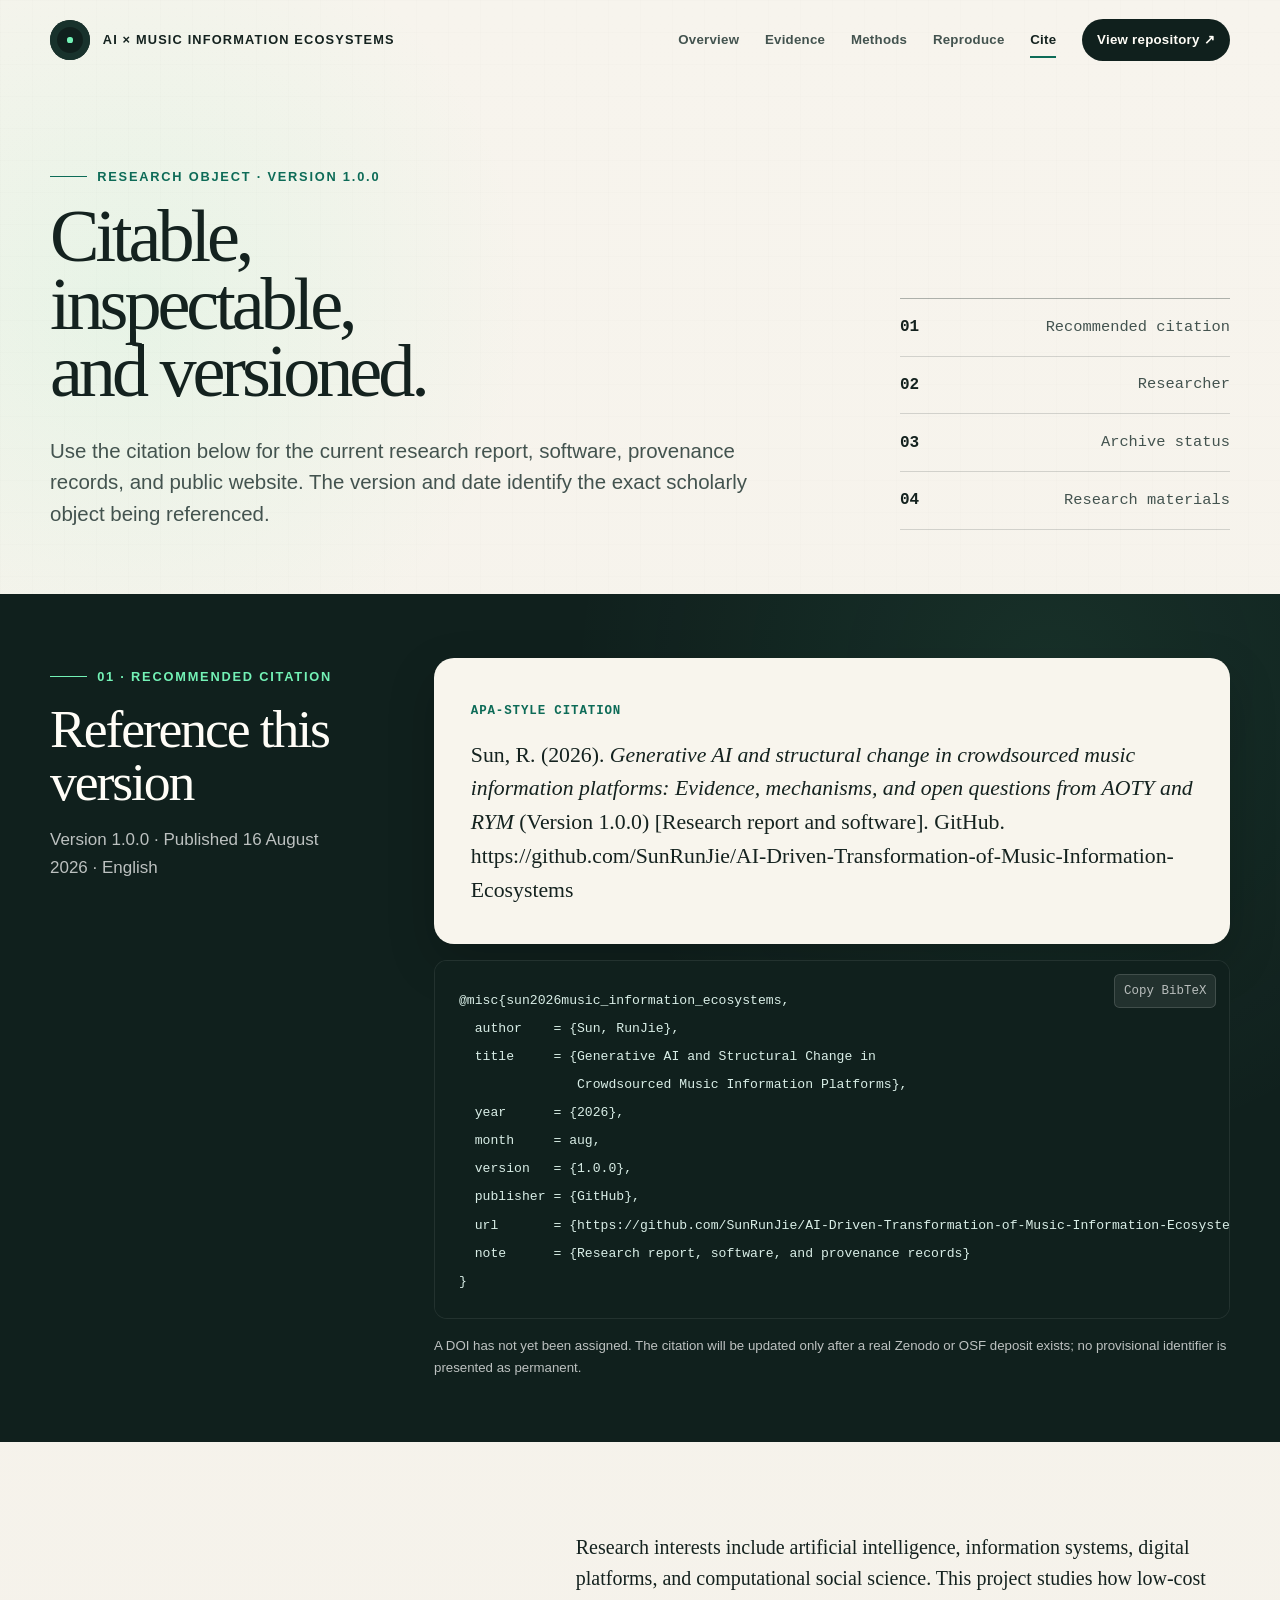
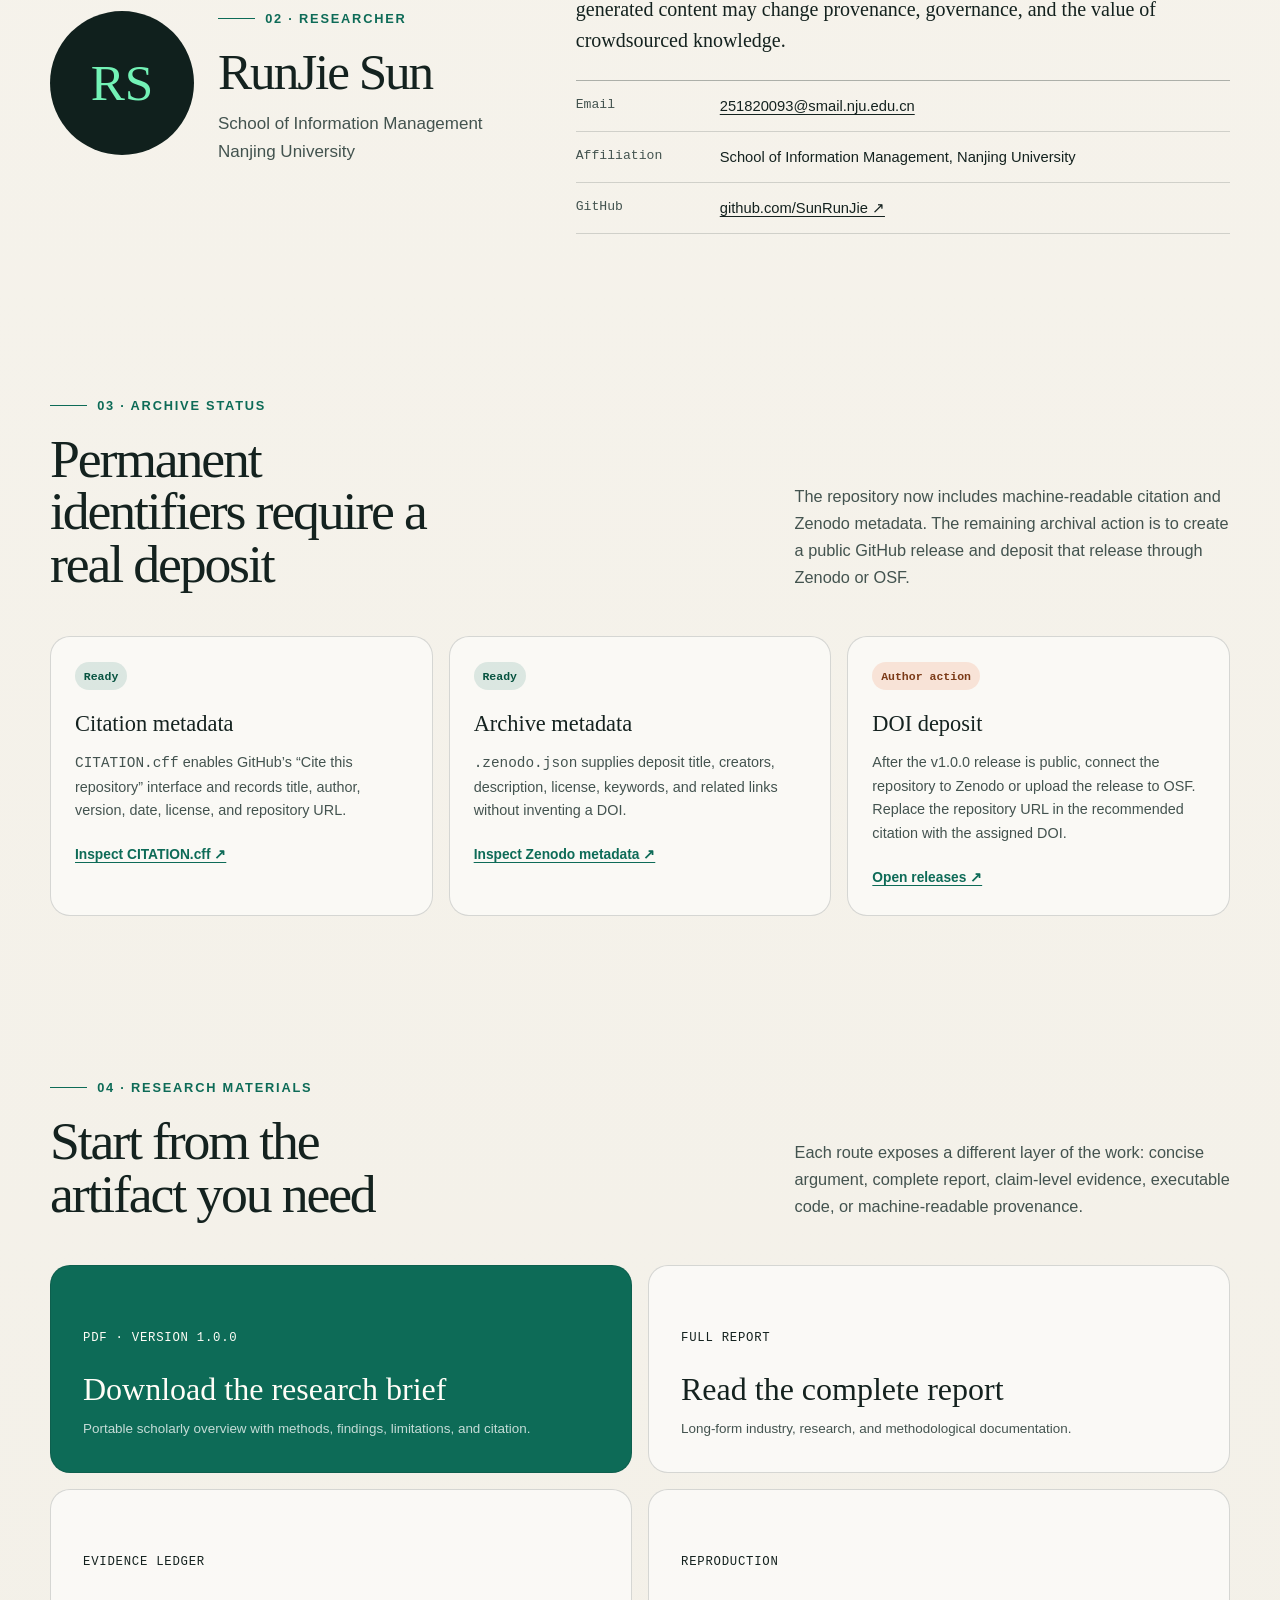
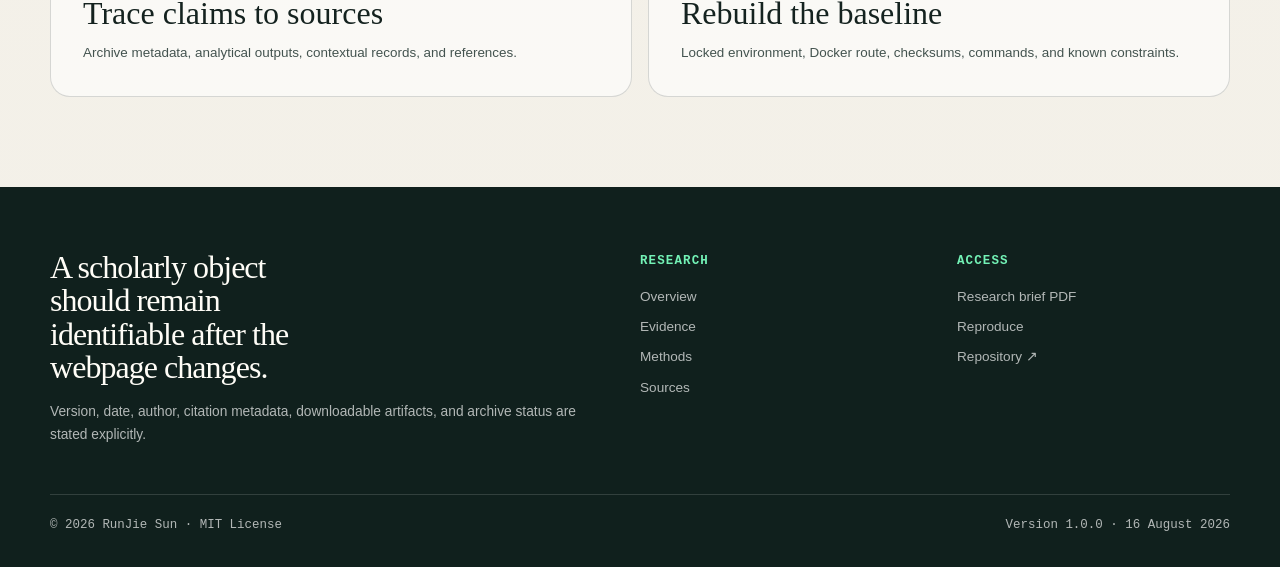
==== website/cite.html @ 2b3f56da "add more research pages" ====
<!doctype html>
<html lang="en">
<head>
  <meta charset="utf-8">
  <meta name="viewport" content="width=device-width, initial-scale=1">
  <meta name="theme-color" content="#10201d">
  <meta name="description" content="Citation, version, author, archival status, and downloadable research materials for the Music Information Ecosystems study.">
  <link rel="canonical" href="https://sunrunjie.github.io/AI-Driven-Transformation-of-Music-Information-Ecosystems/cite.html">
  <meta property="og:type" content="article">
  <meta property="og:title" content="Cite and access — AI × Music Information Ecosystems">
  <meta property="og:description" content="Recommended citation, BibTeX, versioned materials, author identity, and archival status.">
  <meta property="og:url" content="https://sunrunjie.github.io/AI-Driven-Transformation-of-Music-Information-Ecosystems/cite.html">
  <meta property="og:image" content="https://sunrunjie.github.io/AI-Driven-Transformation-of-Music-Information-Ecosystems/assets/og.png">
  <title>Cite and access — AI × Music Information Ecosystems</title>
  <link rel="stylesheet" href="styles.css?v=5">
  <script src="script.js" defer></script>
</head>
<body>
  <a class="skip-link" href="#main">Skip to main content</a>
  <header class="site-header">
    <nav class="container nav-shell" aria-label="Primary navigation">
      <a class="brand" href="index.html" aria-label="Research home"><span class="brand-mark" aria-hidden="true"></span><span class="brand-text">AI × Music Information Ecosystems</span></a>
      <button class="menu-toggle" type="button" aria-label="Toggle navigation" aria-expanded="false"><span></span></button>
      <div class="nav-links"><a href="index.html">Overview</a><a href="evidence.html">Evidence</a><a href="methods.html">Methods</a><a href="reproducibility.html">Reproduce</a><a href="cite.html" aria-current="page">Cite</a><a class="repo-link" href="https://github.com/SunRunJie/AI-Driven-Transformation-of-Music-Information-Ecosystems">View repository ↗</a></div>
    </nav>
  </header>

  <main id="main">
    <section class="page-hero">
      <div class="container page-hero-grid">
        <div><p class="eyebrow">Research object · Version 1.0.0</p><h1 class="page-title">Citable, inspectable, and versioned.</h1><p class="lede">Use the citation below for the current research report, software, provenance records, and public website. The version and date identify the exact scholarly object being referenced.</p></div>
        <div class="page-index" aria-label="Page contents"><div><strong>01</strong><span>Recommended citation</span></div><div><strong>02</strong><span>Researcher</span></div><div><strong>03</strong><span>Archive status</span></div><div><strong>04</strong><span>Research materials</span></div></div>
      </div>
    </section>

    <section class="section-dark section-tight" id="citation">
      <div class="container citation-layout">
        <div class="citation-heading"><p class="eyebrow">01 · Recommended citation</p><h2 class="section-title">Reference this version</h2><p>Version 1.0.0 · Published 16 August 2026 · English</p></div>
        <div>
          <div class="citation-card">
            <span class="record-label">APA-style citation</span>
            <p class="citation-text">Sun, R. (2026). <em>Generative AI and structural change in crowdsourced music information platforms: Evidence, mechanisms, and open questions from AOTY and RYM</em> (Version 1.0.0) [Research report and software]. GitHub. https://github.com/SunRunJie/AI-Driven-Transformation-of-Music-Information-Ecosystems</p>
          </div>
          <div class="code-block citation-code"><button class="copy-button" type="button">Copy BibTeX</button><code>@misc{sun2026music_information_ecosystems,
  author    = {Sun, RunJie},
  title     = {Generative AI and Structural Change in
               Crowdsourced Music Information Platforms},
  year      = {2026},
  month     = aug,
  version   = {1.0.0},
  publisher = {GitHub},
  url       = {https://github.com/SunRunJie/AI-Driven-Transformation-of-Music-Information-Ecosystems},
  note      = {Research report, software, and provenance records}
}</code></div>
          <p class="micro-note">A DOI has not yet been assigned. The citation will be updated only after a real Zenodo or OSF deposit exists; no provisional identifier is presented as permanent.</p>
        </div>
      </div>
    </section>

    <section class="section" id="researcher">
      <div class="container profile-grid">
        <div class="profile-card reveal">
          <span class="profile-monogram" aria-hidden="true">RS</span>
          <div><p class="eyebrow">02 · Researcher</p><h2>RunJie Sun</h2><p class="profile-role">School of Information Management<br>Nanjing University</p></div>
        </div>
        <div class="profile-copy reveal">
          <p class="profile-statement">Research interests include artificial intelligence, information systems, digital platforms, and computational social science. This project studies how low-cost generated content may change provenance, governance, and the value of crowdsourced knowledge.</p>
          <dl class="identity-list">
            <div><dt>Email</dt><dd><a href="mailto:251820093@smail.nju.edu.cn">251820093@smail.nju.edu.cn</a></dd></div>
            <div><dt>Affiliation</dt><dd>School of Information Management, Nanjing University</dd></div>
            <div><dt>GitHub</dt><dd><a href="https://github.com/SunRunJie">github.com/SunRunJie ↗</a></dd></div>
          </dl>
        </div>
      </div>
    </section>

    <section class="section-tight" id="archive">
      <div class="container">
        <div class="section-header reveal"><div><p class="eyebrow">03 · Archive status</p><h2 class="section-title">Permanent identifiers require a real deposit</h2></div><p class="section-copy">The repository now includes machine-readable citation and Zenodo metadata. The remaining archival action is to create a public GitHub release and deposit that release through Zenodo or OSF.</p></div>
        <div class="archive-grid reveal">
          <article class="archive-card"><span class="status-pill status-ready">Ready</span><h3>Citation metadata</h3><p><code>CITATION.cff</code> enables GitHub’s “Cite this repository” interface and records title, author, version, date, license, and repository URL.</p><a href="https://github.com/SunRunJie/AI-Driven-Transformation-of-Music-Information-Ecosystems/blob/main/CITATION.cff">Inspect CITATION.cff ↗</a></article>
          <article class="archive-card"><span class="status-pill status-ready">Ready</span><h3>Archive metadata</h3><p><code>.zenodo.json</code> supplies deposit title, creators, description, license, keywords, and related links without inventing a DOI.</p><a href="https://github.com/SunRunJie/AI-Driven-Transformation-of-Music-Information-Ecosystems/blob/main/.zenodo.json">Inspect Zenodo metadata ↗</a></article>
          <article class="archive-card"><span class="status-pill status-action">Author action</span><h3>DOI deposit</h3><p>After the v1.0.0 release is public, connect the repository to Zenodo or upload the release to OSF. Replace the repository URL in the recommended citation with the assigned DOI.</p><a href="https://github.com/SunRunJie/AI-Driven-Transformation-of-Music-Information-Ecosystems/releases">Open releases ↗</a></article>
        </div>
      </div>
    </section>

    <section class="section" id="materials">
      <div class="container">
        <div class="section-header reveal"><div><p class="eyebrow">04 · Research materials</p><h2 class="section-title">Start from the artifact you need</h2></div><p class="section-copy">Each route exposes a different layer of the work: concise argument, complete report, claim-level evidence, executable code, or machine-readable provenance.</p></div>
        <div class="material-grid reveal">
          <a class="material-link featured" href="assets/research-brief-v1.0.0.pdf"><span>PDF · Version 1.0.0</span><strong>Download the research brief</strong><small>Portable scholarly overview with methods, findings, limitations, and citation.</small></a>
          <a class="material-link" href="https://github.com/SunRunJie/AI-Driven-Transformation-of-Music-Information-Ecosystems/blob/main/docs/Research_Report.md"><span>Full report</span><strong>Read the complete report</strong><small>Long-form industry, research, and methodological documentation.</small></a>
          <a class="material-link" href="sources.html"><span>Evidence ledger</span><strong>Trace claims to sources</strong><small>Archive metadata, analytical outputs, contextual records, and references.</small></a>
          <a class="material-link" href="reproducibility.html"><span>Reproduction</span><strong>Rebuild the baseline</strong><small>Locked environment, Docker route, checksums, commands, and known constraints.</small></a>
        </div>
      </div>
    </section>
  </main>

  <footer class="site-footer"><div class="container"><div class="footer-grid"><div><h2 class="footer-title">A scholarly object should remain identifiable after the webpage changes.</h2><p class="footer-copy">Version, date, author, citation metadata, downloadable artifacts, and archive status are stated explicitly.</p></div><div class="footer-nav"><strong>Research</strong><a href="index.html">Overview</a><a href="evidence.html">Evidence</a><a href="methods.html">Methods</a><a href="sources.html">Sources</a></div><div class="footer-nav"><strong>Access</strong><a href="assets/research-brief-v1.0.0.pdf">Research brief PDF</a><a href="reproducibility.html">Reproduce</a><a href="https://github.com/SunRunJie/AI-Driven-Transformation-of-Music-Information-Ecosystems">Repository ↗</a></div></div><div class="footer-bottom"><span>© <span data-year>2026</span> RunJie Sun · MIT License</span><span>Version 1.0.0 · 16 August 2026</span></div></div></footer>
</body>
</html>
---- website/styles.css ----
:root {
  --ink: #14221f;
  --ink-soft: #43534f;
  --paper: #f3f0e8;
  --paper-deep: #e7e2d6;
  --surface: rgba(255, 255, 255, 0.62);
  --line: rgba(20, 34, 31, 0.16);
  --line-strong: rgba(20, 34, 31, 0.32);
  --green: #0d6b57;
  --green-bright: #73f2b6;
  --orange: #ec6f3b;
  --blue: #2f69d9;
  --plum: #8b4d7d;
  --dark: #10201d;
  --dark-soft: #19312c;
  --white: #fffdf7;
  --serif: Georgia, "Times New Roman", Times, serif;
  --sans: Inter, "Segoe UI", Helvetica, Arial, sans-serif;
  --mono: "SFMono-Regular", Consolas, "Liberation Mono", monospace;
  --shadow: 0 24px 70px rgba(20, 34, 31, 0.12);
  --radius: 1.25rem;
  --page: min(1180px, calc(100vw - 40px));
}

* {
  box-sizing: border-box;
}

html {
  scroll-behavior: smooth;
  scroll-padding-top: 7rem;
}

body {
  margin: 0;
  color: var(--ink);
  background:
    radial-gradient(circle at 10% 8%, rgba(115, 242, 182, 0.12), transparent 25rem),
    linear-gradient(180deg, #f7f4ed 0%, var(--paper) 100%);
  font-family: var(--sans);
  font-size: 17px;
  line-height: 1.65;
  text-rendering: optimizeLegibility;
  -webkit-font-smoothing: antialiased;
}

body::before {
  position: fixed;
  inset: 0;
  z-index: -1;
  pointer-events: none;
  content: "";
  opacity: 0.36;
  background-image: linear-gradient(rgba(20, 34, 31, 0.025) 1px, transparent 1px),
    linear-gradient(90deg, rgba(20, 34, 31, 0.025) 1px, transparent 1px);
  background-size: 32px 32px;
}

::selection {
  color: var(--white);
  background: var(--green);
}

a {
  color: inherit;
  text-decoration-thickness: 1px;
  text-underline-offset: 0.2em;
}

img {
  display: block;
  max-width: 100%;
}

button,
input {
  font: inherit;
}

.skip-link {
  position: fixed;
  top: 0.75rem;
  left: 0.75rem;
  z-index: 100;
  padding: 0.75rem 1rem;
  color: var(--white);
  background: var(--dark);
  border-radius: 0.4rem;
  transform: translateY(-160%);
  transition: transform 160ms ease;
}

.skip-link:focus {
  transform: translateY(0);
}

.container {
  width: var(--page);
  margin-inline: auto;
}

.site-header {
  position: sticky;
  top: 0;
  z-index: 40;
  border-bottom: 1px solid transparent;
  transition: background 180ms ease, border-color 180ms ease, backdrop-filter 180ms ease;
}

.site-header.is-scrolled {
  background: rgba(247, 244, 237, 0.87);
  border-color: var(--line);
  backdrop-filter: blur(18px);
}

.nav-shell {
  display: flex;
  min-height: 80px;
  align-items: center;
  justify-content: space-between;
  gap: 2rem;
}

.brand {
  display: inline-flex;
  align-items: center;
  gap: 0.8rem;
  font-size: 0.8rem;
  font-weight: 760;
  letter-spacing: 0.09em;
  line-height: 1.2;
  text-decoration: none;
  text-transform: uppercase;
}

.brand-mark {
  display: grid;
  width: 2.5rem;
  height: 2.5rem;
  flex: none;
  place-items: center;
  color: var(--green-bright);
  background: var(--dark);
  border-radius: 50%;
  box-shadow: inset 0 0 0 7px #18322c;
}

.brand-mark::after {
  width: 0.32rem;
  height: 0.32rem;
  content: "";
  background: currentColor;
  border-radius: 50%;
}

.nav-links {
  display: flex;
  align-items: center;
  gap: 1.6rem;
}

.nav-links a {
  position: relative;
  padding: 0.45rem 0;
  color: var(--ink-soft);
  font-size: 0.83rem;
  font-weight: 650;
  letter-spacing: 0.02em;
  text-decoration: none;
}

.nav-links a::after {
  position: absolute;
  right: 0;
  bottom: 0;
  left: 0;
  height: 2px;
  content: "";
  background: var(--green);
  transform: scaleX(0);
  transform-origin: right;
  transition: transform 180ms ease;
}

.nav-links a:hover::after,
.nav-links a[aria-current="page"]::after {
  transform: scaleX(1);
  transform-origin: left;
}

.nav-links a[aria-current="page"] {
  color: var(--ink);
}

.nav-links .repo-link {
  padding: 0.65rem 0.95rem;
  color: var(--white);
  background: var(--dark);
  border-radius: 999px;
}

.nav-links .repo-link::after {
  display: none;
}

.menu-toggle {
  display: none;
  width: 2.75rem;
  height: 2.75rem;
  padding: 0;
  color: var(--ink);
  background: transparent;
  border: 1px solid var(--line-strong);
  border-radius: 50%;
}

.menu-toggle span,
.menu-toggle::before,
.menu-toggle::after {
  display: block;
  width: 1.1rem;
  height: 1px;
  margin: 4px auto;
  content: "";
  background: currentColor;
}

.eyebrow {
  display: inline-flex;
  align-items: center;
  gap: 0.65rem;
  margin: 0 0 1.2rem;
  color: var(--green);
  font-size: 0.8rem;
  font-weight: 800;
  letter-spacing: 0.14em;
  line-height: 1.2;
  text-transform: uppercase;
}

.eyebrow::before {
  width: 2.3rem;
  height: 1px;
  content: "";
  background: currentColor;
}

.display-title {
  max-width: 13ch;
  margin: 0;
  font-family: var(--serif);
  font-size: clamp(3rem, 6vw, 6.2rem);
  font-weight: 500;
  letter-spacing: -0.055em;
  line-height: 0.91;
}

.display-title em {
  color: var(--green);
  font-weight: 500;
}

.lede {
  max-width: 44rem;
  margin: 1.8rem 0 0;
  color: var(--ink-soft);
  font-size: clamp(1.05rem, 1.8vw, 1.28rem);
  line-height: 1.55;
}

.hero {
  min-height: calc(100vh - 80px);
  padding: clamp(3rem, 5.5vw, 5.75rem) 0 3.25rem;
}

.hero-grid {
  display: grid;
  grid-template-columns: minmax(0, 1.28fr) minmax(290px, 0.72fr);
  align-items: end;
  gap: clamp(2.5rem, 5vw, 5.5rem);
}

.hero-actions {
  display: flex;
  flex-wrap: wrap;
  gap: 0.8rem;
  margin-top: 2.1rem;
}

.button {
  display: inline-flex;
  min-height: 3rem;
  align-items: center;
  justify-content: center;
  gap: 0.65rem;
  padding: 0.78rem 1.1rem;
  font-size: 0.84rem;
  font-weight: 760;
  letter-spacing: 0.02em;
  text-decoration: none;
  border: 1px solid var(--dark);
  border-radius: 999px;
  transition: transform 160ms ease, box-shadow 160ms ease, background 160ms ease;
}

.button:hover {
  transform: translateY(-2px);
}

.button-primary {
  color: var(--white);
  background: var(--dark);
  box-shadow: 0 12px 28px rgba(16, 32, 29, 0.18);
}

.button-secondary {
  background: rgba(255, 255, 255, 0.35);
}

.button .arrow {
  font-size: 1.05rem;
  line-height: 1;
}

.hero-aside {
  position: relative;
  padding: 1.5rem;
  color: var(--white);
  background: var(--dark);
  border-radius: 12rem 12rem var(--radius) var(--radius);
  box-shadow: var(--shadow);
  overflow: hidden;
}

.hero-aside::before {
  display: block;
  width: 78%;
  aspect-ratio: 1;
  margin: 0 auto 1.5rem;
  content: "";
  background:
    radial-gradient(circle, var(--green-bright) 0 3%, transparent 3.5%),
    repeating-radial-gradient(circle, #18322c 0 8px, #25453e 9px 10px, #18322c 11px 21px);
  border: 1px solid rgba(255, 255, 255, 0.15);
  border-radius: 50%;
}

.hero-aside h2 {
  margin: 0;
  font-family: var(--serif);
  font-size: 1.45rem;
  font-weight: 500;
  line-height: 1.2;
}

.hero-aside p {
  margin: 0.9rem 0 0;
  color: rgba(255, 255, 255, 0.68);
  font-size: 0.92rem;
  line-height: 1.55;
}

.hero-meta {
  display: grid;
  grid-template-columns: 1fr 1fr;
  gap: 1px;
  margin-top: 1.4rem;
  background: rgba(255, 255, 255, 0.14);
  border: 1px solid rgba(255, 255, 255, 0.14);
}

.hero-meta div {
  padding: 0.85rem;
  background: var(--dark);
}

.hero-meta strong,
.hero-meta span {
  display: block;
}

.hero-meta strong {
  color: var(--green-bright);
  font-family: var(--mono);
  font-size: 0.92rem;
}

.hero-meta span {
  margin-top: 0.2rem;
  color: rgba(255, 255, 255, 0.56);
  font-size: 0.78rem;
  letter-spacing: 0.08em;
  text-transform: uppercase;
}

.ticker {
  border-top: 1px solid var(--line);
  border-bottom: 1px solid var(--line);
  overflow: hidden;
}

.ticker-track {
  display: flex;
  width: max-content;
  animation: ticker 32s linear infinite;
}

.ticker-group {
  display: flex;
  align-items: center;
  flex: none;
}

.ticker-item {
  display: flex;
  align-items: center;
  gap: 1.2rem;
  padding: 1rem 2rem;
  color: var(--ink-soft);
  font-family: var(--mono);
  font-size: 0.78rem;
  letter-spacing: 0.07em;
  text-transform: uppercase;
}

.ticker-item::after {
  width: 0.4rem;
  height: 0.4rem;
  content: "";
  background: var(--orange);
  border-radius: 50%;
}

@keyframes ticker {
  to { transform: translateX(-50%); }
}

.section {
  padding: clamp(4.5rem, 7vw, 6.5rem) 0;
}

.section-tight {
  padding: clamp(3.25rem, 5vw, 4.75rem) 0;
}

.section-dark {
  color: var(--white);
  background:
    radial-gradient(circle at 82% 10%, rgba(115, 242, 182, 0.08), transparent 30rem),
    var(--dark);
}

.section-dark .eyebrow {
  color: var(--green-bright);
}

.section-dark .section-copy,
.section-dark .muted {
  color: rgba(255, 255, 255, 0.82);
}

.section-dark .section-title {
  color: var(--white);
}

.section-header {
  display: grid;
  grid-template-columns: minmax(0, 0.9fr) minmax(280px, 0.55fr);
  align-items: end;
  gap: 2rem;
  margin-bottom: clamp(2.25rem, 3.5vw, 3.4rem);
}

.section-title {
  max-width: 14ch;
  margin: 0;
  font-family: var(--serif);
  font-size: clamp(2.15rem, 4.2vw, 3.8rem);
  font-weight: 500;
  letter-spacing: -0.04em;
  line-height: 0.98;
}

.section-copy {
  max-width: 37rem;
  margin: 0;
  color: var(--ink-soft);
  font-size: 1.02rem;
}

.principle-grid {
  display: grid;
  grid-template-columns: 1.1fr 0.9fr;
  gap: 1px;
  background: var(--line);
  border: 1px solid var(--line);
}

.principle-main,
.principle-side {
  background: rgba(255, 255, 255, 0.4);
}

.principle-main {
  padding: clamp(2rem, 4vw, 3.5rem);
}

.principle-main blockquote {
  max-width: 22ch;
  margin: 0;
  font-family: var(--serif);
  font-size: clamp(1.9rem, 3.6vw, 3.35rem);
  letter-spacing: -0.04em;
  line-height: 1.03;
}

.principle-main blockquote em {
  color: var(--green);
  font-style: normal;
}

.principle-side {
  display: grid;
  grid-template-rows: repeat(4, 1fr);
}

.principle-link {
  display: grid;
  grid-template-columns: 2.8rem 1fr;
  gap: 0.8rem;
  padding: 1.1rem 1.3rem;
  border-bottom: 1px solid var(--line);
}

.principle-link:last-child {
  border-bottom: 0;
}

.principle-link b {
  color: var(--green);
  font-family: var(--mono);
  font-size: 0.96rem;
}

.principle-link strong,
.principle-link span {
  display: block;
}

.principle-link strong {
  font-size: 1.03rem;
}

.principle-link span {
  margin-top: 0.3rem;
  color: var(--ink-soft);
  font-size: 0.92rem;
}

.stat-grid {
  display: grid;
  grid-template-columns: repeat(4, 1fr);
  gap: 1px;
  background: rgba(255, 255, 255, 0.16);
  border: 1px solid rgba(255, 255, 255, 0.16);
}

.stat {
  min-height: 13rem;
  padding: 1.5rem;
  background: var(--dark);
}

.stat-index {
  color: rgba(255, 255, 255, 0.72);
  font-family: var(--mono);
  font-size: 0.88rem;
}

.stat-value {
  display: block;
  margin-top: 2.25rem;
  color: var(--green-bright);
  font-family: var(--serif);
  font-size: clamp(2.4rem, 4vw, 4.3rem);
  font-weight: 500;
  letter-spacing: -0.05em;
  line-height: 1;
}

.stat-label {
  display: block;
  margin-top: 1rem;
  color: rgba(255, 255, 255, 0.72);
  font-size: 0.9rem;
  line-height: 1.45;
}

.stat-note {
  display: block;
  margin-top: 0.45rem;
  color: rgba(255, 255, 255, 0.4);
  font-size: 0.78rem;
  line-height: 1.45;
}

.finding-stack {
  display: grid;
  gap: 1rem;
}

.finding-card {
  display: grid;
  grid-template-columns: 0.42fr 0.58fr;
  min-height: 23rem;
  background: rgba(255, 255, 255, 0.48);
  border: 1px solid var(--line);
  border-radius: var(--radius);
  box-shadow: 0 12px 40px rgba(20, 34, 31, 0.06);
  overflow: hidden;
}

.finding-copy {
  display: flex;
  flex-direction: column;
  justify-content: space-between;
  padding: clamp(1.7rem, 3.2vw, 2.8rem);
}

.finding-copy h3 {
  max-width: 13ch;
  margin: 0;
  font-family: var(--serif);
  font-size: clamp(1.9rem, 3.1vw, 2.8rem);
  font-weight: 500;
  letter-spacing: -0.035em;
  line-height: 1.02;
}

.finding-copy p {
  max-width: 34rem;
  margin: 1.2rem 0 0;
  color: var(--ink-soft);
  font-size: 0.96rem;
}

.finding-meta {
  display: flex;
  flex-wrap: wrap;
  gap: 0.6rem;
  margin-top: 2rem;
}

.evidence-tag {
  display: inline-flex;
  align-items: center;
  gap: 0.42rem;
  width: fit-content;
  padding: 0.38rem 0.62rem;
  font-family: var(--mono);
  font-size: 0.78rem;
  font-weight: 700;
  letter-spacing: 0.05em;
  line-height: 1.2;
  text-transform: uppercase;
  border: 1px solid currentColor;
  border-radius: 999px;
}

.evidence-tag::before {
  width: 0.42rem;
  height: 0.42rem;
  content: "";
  background: currentColor;
  border-radius: 50%;
}

.tag-observed { color: var(--green); }
.tag-controlled { color: var(--blue); }
.tag-synthetic { color: var(--orange); }
.tag-scenario { color: var(--plum); }

.finding-visual {
  position: relative;
  display: grid;
  min-width: 0;
  place-items: center;
  padding: 1rem;
  background: #e8e6df;
}

.finding-visual img {
  width: 100%;
  height: 100%;
  object-fit: contain;
  background: #fff;
}

.finding-visual figcaption {
  position: absolute;
  right: 1.5rem;
  bottom: 1.5rem;
  max-width: 24rem;
  padding: 0.55rem 0.75rem;
  color: rgba(255, 255, 255, 0.78);
  background: rgba(16, 32, 29, 0.88);
  font-size: 0.78rem;
  border-radius: 0.35rem;
}

.boundary {
  display: grid;
  grid-template-columns: 0.65fr 1.35fr;
  border-top: 1px solid var(--line-strong);
  border-bottom: 1px solid var(--line-strong);
}

.boundary-lead,
.boundary-list {
  padding: clamp(1.8rem, 3.5vw, 3rem);
}

.boundary-lead {
  color: var(--white);
  background: var(--orange);
}

.boundary-lead h2 {
  margin: 0;
  font-family: var(--serif);
  font-size: clamp(2.1rem, 3.5vw, 3.35rem);
  font-weight: 500;
  letter-spacing: -0.04em;
  line-height: 0.98;
}

.boundary-lead p {
  margin: 1.3rem 0 0;
  font-size: 0.94rem;
}

.boundary-list {
  display: grid;
  gap: 0.65rem;
  padding: 1rem;
  background: var(--paper-deep);
}

.boundary-item {
  display: grid;
  grid-template-columns: 2.8rem 1fr;
  gap: 0.8rem;
  padding: 1rem 1.1rem;
  background: rgba(255, 255, 255, 0.72);
  border: 1px solid var(--line);
  border-radius: 0.7rem;
}

.boundary-item:first-child,
.boundary-item:last-child { padding-block: 1rem; }
.boundary-item b { color: #bb431d; font-family: var(--mono); font-size: 0.96rem; }
.boundary-item strong { display: block; font-size: 1.06rem; line-height: 1.35; }
.boundary-item p { margin: 0.35rem 0 0; color: #334440; font-size: 0.94rem; line-height: 1.52; }

.cta-panel {
  display: grid;
  grid-template-columns: 1fr auto;
  align-items: center;
  gap: 2rem;
  padding: clamp(2rem, 4vw, 3.5rem);
  color: var(--white);
  background: var(--green);
  border-radius: var(--radius);
  box-shadow: var(--shadow);
}

.cta-panel h2 {
  max-width: 17ch;
  margin: 0;
  font-family: var(--serif);
  font-size: clamp(2rem, 3.5vw, 3.3rem);
  font-weight: 500;
  letter-spacing: -0.04em;
  line-height: 1;
}

.cta-panel p {
  max-width: 42rem;
  margin: 1rem 0 0;
  color: rgba(255, 255, 255, 0.76);
  font-size: 0.96rem;
}

.cta-panel .button {
  color: var(--white);
  border-color: rgba(255, 255, 255, 0.58);
}

.page-hero {
  padding: clamp(3.5rem, 6vw, 5.5rem) 0 clamp(3.25rem, 5vw, 4.5rem);
}

.page-hero-grid {
  display: grid;
  grid-template-columns: minmax(0, 1fr) minmax(260px, 0.42fr);
  align-items: end;
  gap: clamp(2.5rem, 5vw, 5.5rem);
}

.page-title {
  max-width: 11ch;
  margin: 0;
  font-family: var(--serif);
  font-size: clamp(2.8rem, 5.8vw, 5.5rem);
  font-weight: 500;
  letter-spacing: -0.055em;
  line-height: 0.91;
}

.page-index {
  color: var(--ink-soft);
  font-family: var(--mono);
  font-size: 0.96rem;
  border-top: 1px solid var(--line-strong);
}

.page-index div {
  display: flex;
  justify-content: space-between;
  gap: 1rem;
  align-items: center;
  padding: 0.95rem 0;
  border-bottom: 1px solid var(--line);
}

.page-index strong {
  color: var(--ink);
  font-size: 1rem;
  font-weight: 760;
}

.filter-bar {
  display: flex;
  flex-wrap: wrap;
  gap: 0.6rem;
  margin-bottom: 2rem;
}

.filter-button {
  padding: 0.55rem 0.85rem;
  color: var(--ink-soft);
  background: transparent;
  border: 1px solid var(--line-strong);
  border-radius: 999px;
  cursor: pointer;
}

.filter-button:hover,
.filter-button.is-active {
  color: var(--white);
  background: var(--dark);
}

.evidence-matrix {
  border-top: 1px solid var(--line-strong);
}

.evidence-row {
  display: grid;
  grid-template-columns: 0.9fr 0.55fr 1.25fr 0.6fr;
  gap: 1.5rem;
  align-items: start;
  padding: 1.35rem 0;
  border-bottom: 1px solid var(--line);
}

.evidence-row[hidden] { display: none; }

.evidence-row.header-row {
  padding: 0.7rem 0;
  color: var(--ink-soft);
  font-family: var(--mono);
  font-size: 0.78rem;
  letter-spacing: 0.06em;
  text-transform: uppercase;
}

.evidence-row strong {
  font-size: 0.9rem;
  line-height: 1.35;
}

.evidence-row p {
  margin: 0;
  color: var(--ink-soft);
  font-size: 0.86rem;
  line-height: 1.5;
}

.claim-state {
  width: fit-content;
  padding: 0.34rem 0.55rem;
  font-family: var(--mono);
  font-size: 0.78rem;
  font-weight: 700;
  border-radius: 0.35rem;
}

.claim-supported { color: #075340; background: rgba(13, 107, 87, 0.13); }
.claim-bounded { color: #7b3a17; background: rgba(236, 111, 59, 0.15); }
.claim-open { color: #6f315f; background: rgba(139, 77, 125, 0.15); }

.source-grid {
  display: grid;
  grid-template-columns: repeat(3, 1fr);
  gap: 1rem;
}

.source-card {
  display: flex;
  min-height: 18rem;
  flex-direction: column;
  justify-content: space-between;
  padding: 1.5rem;
  background: #f8f5ed;
  border: 1px solid rgba(255, 255, 255, 0.28);
  border-radius: var(--radius);
  box-shadow: 0 14px 36px rgba(0, 0, 0, 0.16);
}

.source-card .number {
  font-family: var(--serif);
  font-size: 3.5rem;
  letter-spacing: -0.045em;
  line-height: 1;
}

.source-card h3 {
  margin: 1rem 0 0;
  font-size: 1rem;
}

.source-card p {
  margin: 0.7rem 0 0;
  color: #344541;
  font-size: 0.94rem;
}

.source-card dl {
  margin: 1.8rem 0 0;
  font-size: 0.88rem;
}

.source-card dl div {
  display: flex;
  justify-content: space-between;
  gap: 1rem;
  padding: 0.55rem 0;
  border-top: 1px solid var(--line);
}

.source-card dt { color: #4d5d59; }
.source-card dd { margin: 0; text-align: right; }
.card-source-link { display: inline-block; margin-top: 1rem; color: var(--green); font-family: var(--mono); font-size: 0.78rem; font-weight: 760; }

.method-flow {
  position: relative;
  display: grid;
  grid-template-columns: repeat(5, 1fr);
  gap: 1rem;
}

.method-flow::before {
  position: absolute;
  top: 2rem;
  right: 9%;
  left: 9%;
  height: 1px;
  content: "";
  background: var(--line-strong);
}

.flow-step {
  position: relative;
  padding-top: 4rem;
}

.flow-step::before {
  position: absolute;
  top: 1.55rem;
  left: 0;
  width: 0.8rem;
  height: 0.8rem;
  content: "";
  background: var(--paper);
  border: 2px solid var(--green);
  border-radius: 50%;
}

.flow-step b {
  color: var(--green);
  font-family: var(--mono);
  font-size: 0.94rem;
}

.flow-step strong {
  display: block;
  margin-top: 0.35rem;
  font-size: 1.06rem;
}

.flow-step p {
  margin: 0.5rem 0 0;
  color: var(--ink-soft);
  font-size: 0.94rem;
  line-height: 1.5;
}

.section-dark .flow-step p {
  color: rgba(255, 255, 255, 0.8);
}

.section-dark .flow-step b {
  color: var(--green-bright);
}

.section-dark .flow-step strong {
  color: var(--white);
}

.method-list {
  border-top: 1px solid var(--line-strong);
}

.method-item {
  border-bottom: 1px solid var(--line);
}

.method-item summary {
  display: grid;
  grid-template-columns: 3rem 0.65fr 1.35fr auto;
  gap: 1.25rem;
  align-items: center;
  padding: 1.35rem 0;
  cursor: pointer;
  list-style: none;
}

.method-item summary::-webkit-details-marker { display: none; }
.method-item summary::after { content: "+"; font-family: var(--mono); font-size: 1.2rem; }
.method-item[open] summary::after { content: "−"; }
.method-item summary b { color: var(--green); font-family: var(--mono); font-size: 0.94rem; }
.method-item summary strong { font-family: var(--serif); font-size: 1.3rem; font-weight: 500; }
.method-item summary span { color: #3c4d49; font-size: 0.94rem; }

.method-body {
  display: grid;
  grid-template-columns: 0.65fr 1.35fr;
  gap: 2rem;
  padding: 0 0 2rem 4.25rem;
}

.method-body p,
.method-body li {
  color: var(--ink-soft);
  font-size: 0.88rem;
}

.method-body ul {
  margin: 0;
  padding-left: 1.2rem;
}

.method-body code {
  font-family: var(--mono);
  font-size: 0.8rem;
}

.repro-grid {
  display: grid;
  grid-template-columns: 0.72fr 1.28fr;
  gap: clamp(2rem, 6vw, 6rem);
  align-items: start;
}

.sticky-note {
  position: sticky;
  top: 7.5rem;
}

.sticky-note h2 {
  margin: 0;
  font-family: var(--serif);
  font-size: clamp(2rem, 3.4vw, 3.25rem);
  font-weight: 500;
  letter-spacing: -0.04em;
  line-height: 1;
}

.sticky-note p {
  margin: 1rem 0 0;
  color: var(--ink-soft);
  font-size: 0.86rem;
}

.checklist {
  border-top: 1px solid var(--line-strong);
}

.check-item {
  display: grid;
  grid-template-columns: 2rem 1fr auto;
  gap: 1rem;
  align-items: start;
  padding: 1.15rem 0;
  border-bottom: 1px solid var(--line);
}

.check-mark {
  display: grid;
  width: 1.35rem;
  height: 1.35rem;
  place-items: center;
  color: var(--white);
  background: var(--green);
  font-size: 0.7rem;
  border-radius: 50%;
}

.check-item strong { display: block; font-size: 0.88rem; }
.check-item p { margin: 0.25rem 0 0; color: var(--ink-soft); font-size: 0.82rem; }
.check-item small { color: var(--ink-soft); font-family: var(--mono); font-size: 0.78rem; }

.code-block {
  position: relative;
  margin: 1rem 0;
  padding: 1.5rem;
  color: #d9eee7;
  background: var(--dark);
  border: 1px solid rgba(255, 255, 255, 0.08);
  border-radius: 0.8rem;
  overflow-x: auto;
}

.code-block code {
  font-family: var(--mono);
  font-size: 0.82rem;
  line-height: 1.7;
  white-space: pre;
}

.copy-button {
  position: absolute;
  top: 0.8rem;
  right: 0.8rem;
  padding: 0.35rem 0.55rem;
  color: rgba(255, 255, 255, 0.68);
  background: rgba(255, 255, 255, 0.08);
  border: 1px solid rgba(255, 255, 255, 0.14);
  border-radius: 0.35rem;
  cursor: pointer;
  font-family: var(--mono);
  font-size: 0.78rem;
}

.note-box {
  padding: 1.3rem 1.5rem;
  background: rgba(236, 111, 59, 0.1);
  border-left: 3px solid var(--orange);
}

.note-box strong { display: block; }
.note-box p { margin: 0.45rem 0 0; color: var(--ink-soft); font-size: 0.8rem; }

.source-ref {
  display: inline-flex;
  align-items: center;
  margin-left: 0.28rem;
  color: var(--green);
  font-family: var(--mono);
  font-size: 0.72em;
  font-weight: 760;
  text-decoration: none;
  vertical-align: super;
}

.source-ref:hover { text-decoration: underline; }

.citation-layout {
  display: grid;
  grid-template-columns: minmax(230px, 0.54fr) minmax(0, 1.46fr);
  gap: clamp(2rem, 7vw, 7rem);
  align-items: start;
}

.citation-layout > *,
.profile-grid > *,
.reference-layout > * { min-width: 0; }

.citation-heading p:last-child {
  max-width: 25rem;
  color: rgba(255, 255, 255, 0.72);
}

.citation-card {
  padding: clamp(1.5rem, 3vw, 2.3rem);
  color: var(--ink);
  background: #f8f5ed;
  border-radius: var(--radius);
  box-shadow: 0 18px 48px rgba(0, 0, 0, 0.2);
}

.record-label,
.trace-id {
  color: var(--green);
  font-family: var(--mono);
  font-size: 0.78rem;
  font-weight: 760;
  letter-spacing: 0.07em;
  text-transform: uppercase;
}

.citation-text {
  margin: 1rem 0 0;
  font-family: var(--serif);
  font-size: clamp(1.12rem, 1.7vw, 1.42rem);
  line-height: 1.55;
}

.citation-code { margin-top: 1rem; }
.micro-note { margin: 1rem 0 0; color: rgba(255, 255, 255, 0.72); font-size: 0.83rem; }

.profile-grid {
  display: grid;
  grid-template-columns: 0.8fr 1.2fr;
  gap: clamp(2rem, 7vw, 7rem);
  align-items: center;
}

.profile-card {
  display: grid;
  grid-template-columns: auto 1fr;
  gap: 1.5rem;
  align-items: center;
}

.profile-monogram {
  display: grid;
  width: clamp(6.5rem, 12vw, 9rem);
  aspect-ratio: 1;
  place-items: center;
  color: var(--green-bright);
  background: var(--dark);
  border-radius: 50%;
  font-family: var(--serif);
  font-size: clamp(2.2rem, 4vw, 3.4rem);
}

.profile-card h2 {
  margin: 0;
  font-family: var(--serif);
  font-size: clamp(2rem, 4vw, 3.5rem);
  font-weight: 500;
  letter-spacing: -0.04em;
  line-height: 1;
}

.profile-role { margin: 0.8rem 0 0; color: var(--ink-soft); }
.profile-statement { margin: 0 0 1.5rem; font-family: var(--serif); font-size: 1.25rem; line-height: 1.55; }

.identity-list { margin: 0; border-top: 1px solid var(--line-strong); }
.identity-list div { display: grid; grid-template-columns: 8rem 1fr; gap: 1rem; padding: 0.8rem 0; border-bottom: 1px solid var(--line); }
.identity-list dt { color: var(--ink-soft); font-family: var(--mono); font-size: 0.82rem; }
.identity-list dd { margin: 0; font-size: 0.92rem; }

.archive-grid,
.material-grid,
.trace-grid {
  display: grid;
  grid-template-columns: repeat(3, 1fr);
  gap: 1rem;
}

.archive-card,
.trace-card {
  padding: 1.5rem;
  background: rgba(255, 255, 255, 0.54);
  border: 1px solid var(--line);
  border-radius: var(--radius);
}

.archive-card h3,
.trace-card h3 { margin: 1rem 0 0.5rem; font-family: var(--serif); font-size: 1.4rem; font-weight: 500; }
.archive-card p,
.trace-card p { margin: 0; color: var(--ink-soft); font-size: 0.9rem; }
.archive-card > a { display: inline-block; margin-top: 1.3rem; color: var(--green); font-size: 0.86rem; font-weight: 720; }

.status-pill {
  display: inline-flex;
  padding: 0.28rem 0.55rem;
  font-family: var(--mono);
  font-size: 0.72rem;
  font-weight: 760;
  border-radius: 999px;
}

.status-ready { color: #075340; background: rgba(13, 107, 87, 0.13); }
.status-action { color: #7b3a17; background: rgba(236, 111, 59, 0.16); }

.material-grid { grid-template-columns: repeat(2, 1fr); }
.material-link {
  display: flex;
  min-height: 13rem;
  flex-direction: column;
  justify-content: flex-end;
  padding: clamp(1.4rem, 3vw, 2rem);
  color: var(--ink);
  background: rgba(255, 255, 255, 0.58);
  border: 1px solid var(--line);
  border-radius: var(--radius);
  text-decoration: none;
  transition: transform 160ms ease, box-shadow 160ms ease;
}

.material-link:hover { transform: translateY(-3px); box-shadow: var(--shadow); }
.material-link.featured { color: var(--white); background: var(--green); }
.material-link span { font-family: var(--mono); font-size: 0.77rem; letter-spacing: 0.06em; text-transform: uppercase; }
.material-link strong { margin-top: 1.5rem; font-family: var(--serif); font-size: clamp(1.35rem, 2.5vw, 2rem); font-weight: 500; line-height: 1.1; }
.material-link small { margin-top: 0.65rem; color: var(--ink-soft); font-size: 0.84rem; }
.material-link.featured small { color: rgba(255, 255, 255, 0.76); }

.publication-strip {
  display: grid;
  grid-template-columns: 1.15fr auto;
  gap: 2rem;
  align-items: center;
  padding: clamp(1.5rem, 4vw, 2.5rem);
  background: rgba(255, 255, 255, 0.55);
  border: 1px solid var(--line);
  border-radius: var(--radius);
}

.publication-strip h2 { margin: 0; font-family: var(--serif); font-size: clamp(1.8rem, 3vw, 2.7rem); font-weight: 500; letter-spacing: -0.035em; }
.publication-strip p:last-child { margin: 0.55rem 0 0; color: var(--ink-soft); font-size: 0.9rem; }
.publication-actions { display: flex; flex-wrap: wrap; justify-content: flex-end; gap: 0.7rem; }

.ledger-list { border-top: 1px solid rgba(255, 255, 255, 0.3); }
.ledger-record {
  display: grid;
  grid-template-columns: 4rem minmax(0, 1.25fr) minmax(250px, 0.85fr) auto;
  gap: 1.4rem;
  align-items: start;
  padding: 1.5rem 0;
  border-bottom: 1px solid rgba(255, 255, 255, 0.18);
}

.ledger-id { color: var(--green-bright); font-family: var(--mono); font-size: 0.92rem; font-weight: 760; }
.ledger-record h3 { margin: 0.5rem 0 0; color: var(--white); font-family: var(--serif); font-size: 1.45rem; font-weight: 500; }
.ledger-record p { margin: 0.5rem 0 0; color: rgba(255, 255, 255, 0.76); font-size: 0.88rem; }
.ledger-record dl { margin: 0; font-size: 0.8rem; }
.ledger-record dl div { display: grid; grid-template-columns: 4rem 1fr; gap: 0.75rem; padding: 0.3rem 0; }
.ledger-record dt { color: rgba(255, 255, 255, 0.58); }
.ledger-record dd { margin: 0; color: rgba(255, 255, 255, 0.88); }
.ledger-record > a { color: var(--green-bright); font-size: 0.82rem; font-weight: 720; }
.manifest-link { margin: 1.4rem 0 0; color: var(--green-bright); font-size: 0.88rem; }

.trace-grid { grid-template-columns: repeat(2, 1fr); }
.trace-card p strong { color: var(--ink); }
.trace-links { display: flex; flex-wrap: wrap; gap: 0.5rem; margin-top: 1.25rem; }
.trace-links a { padding: 0.38rem 0.55rem; color: var(--green); background: rgba(13, 107, 87, 0.08); border-radius: 0.35rem; font-family: var(--mono); font-size: 0.72rem; text-decoration: none; }

.reference-list { border-top: 1px solid var(--line-strong); }
.reference-list > a {
  display: grid;
  grid-template-columns: 3.5rem 1fr auto;
  gap: 1.2rem;
  align-items: center;
  padding: 1rem 0;
  border-bottom: 1px solid var(--line);
  text-decoration: none;
}

.reference-list b { color: var(--green); font-family: var(--mono); font-size: 0.82rem; }
.reference-list strong { display: block; font-size: 0.94rem; }
.reference-list small { display: block; margin-top: 0.25rem; color: var(--ink-soft); }
.reference-list em { color: var(--green); font-size: 0.8rem; font-style: normal; }

.reference-layout { display: grid; grid-template-columns: 0.65fr 1.35fr; gap: clamp(2rem, 7vw, 7rem); align-items: start; }
.bibliography { margin: 0; padding-left: 1.5rem; }
.bibliography li { padding: 0.7rem 0 0.7rem 0.5rem; color: var(--ink-soft); border-bottom: 1px solid var(--line); font-size: 0.88rem; }
.bibliography a { color: var(--green); font-weight: 700; }

.site-footer {
  padding: 4rem 0 2rem;
  color: rgba(255, 255, 255, 0.68);
  background: var(--dark);
}

.footer-grid {
  display: grid;
  grid-template-columns: 1.1fr 0.55fr 0.55fr;
  gap: 2.75rem;
}

.footer-title {
  max-width: 16ch;
  margin: 0;
  color: var(--white);
  font-family: var(--serif);
  font-size: 2rem;
  font-weight: 500;
  letter-spacing: -0.03em;
  line-height: 1.05;
}

.footer-copy {
  max-width: 34rem;
  margin: 1rem 0 0;
  font-size: 0.86rem;
}

.footer-nav strong {
  display: block;
  margin-bottom: 0.9rem;
  color: var(--green-bright);
  font-family: var(--mono);
  font-size: 0.78rem;
  letter-spacing: 0.09em;
  text-transform: uppercase;
}

.footer-nav a {
  display: block;
  width: fit-content;
  margin: 0.5rem 0;
  font-size: 0.85rem;
  text-decoration: none;
}

.footer-nav a:hover { color: var(--white); }

.footer-bottom {
  display: flex;
  justify-content: space-between;
  gap: 2rem;
  margin-top: 3rem;
  padding-top: 1.2rem;
  font-family: var(--mono);
  font-size: 0.78rem;
  border-top: 1px solid rgba(255, 255, 255, 0.14);
}

.reveal {
  opacity: 1;
  transform: translateY(10px);
  transition: opacity 600ms ease, transform 600ms ease;
}

.reveal.is-visible {
  opacity: 1;
  transform: none;
}

:focus-visible {
  outline: 3px solid var(--orange);
  outline-offset: 3px;
}

@media (max-width: 980px) {
  .hero-grid,
  .page-hero-grid,
  .section-header,
  .repro-grid,
  .citation-layout,
  .profile-grid,
  .reference-layout,
  .publication-strip {
    grid-template-columns: minmax(0, 1fr);
  }

  .hero { min-height: auto; }
  .hero-aside { max-width: 34rem; }
  .stat-grid { grid-template-columns: 1fr 1fr; }
  .finding-card { grid-template-columns: 1fr; }
  .finding-visual { min-height: 30rem; }
  .source-grid { grid-template-columns: 1fr 1fr; }
  .archive-grid { grid-template-columns: 1fr 1fr; }
  .ledger-record { grid-template-columns: 3rem 1fr; }
  .ledger-record dl,
  .ledger-record > a { grid-column: 2; }
  .method-flow { grid-template-columns: 1fr; }
  .method-flow::before { top: 0; bottom: 0; left: 0.39rem; width: 1px; height: auto; }
  .flow-step { padding: 0 0 1.6rem 2.3rem; }
  .flow-step::before { top: 0.3rem; }
  .sticky-note { position: static; }
  .footer-grid { grid-template-columns: 1fr 1fr; }
  .footer-grid > :first-child { grid-column: 1 / -1; }
}

@media (max-width: 760px) {
  :root { --page: min(100% - 28px, 1180px); }
  html { scroll-padding-top: 5.5rem; }
  .nav-shell { min-height: 68px; }
  .menu-toggle { display: block; }
  .nav-links {
    position: absolute;
    top: 68px;
    right: 0;
    left: 0;
    display: none;
    align-items: stretch;
    flex-direction: column;
    gap: 0;
    padding: 1rem 14px 1.4rem;
    background: rgba(247, 244, 237, 0.98);
    border-bottom: 1px solid var(--line);
  }
  .nav-links.is-open { display: flex; }
  .nav-links a { padding: 0.8rem 0; }
  .nav-links .repo-link { margin-top: 0.5rem; text-align: center; }
  .brand-text { max-width: 12rem; }
  .hero { padding-top: 3.5rem; }
  .display-title { font-size: clamp(3.25rem, 17vw, 5rem); }
  .principle-grid,
  .boundary,
  .cta-panel {
    grid-template-columns: 1fr;
  }
  .stat-grid,
  .source-grid,
  .archive-grid,
  .material-grid,
  .trace-grid { grid-template-columns: 1fr; }
  .stat { min-height: 12.5rem; }
  .stat-value { margin-top: 2rem; }
  .finding-visual { min-height: 20rem; }
  .finding-visual figcaption { right: 0.8rem; bottom: 0.8rem; left: 0.8rem; }
  .evidence-row { grid-template-columns: 1fr; gap: 0.55rem; padding: 1.3rem 0; }
  .evidence-row.header-row { display: none; }
  .method-item summary { grid-template-columns: 2rem 1fr auto; gap: 0.8rem; }
  .method-item summary span { grid-column: 2 / -1; }
  .method-body { grid-template-columns: 1fr; padding-left: 2.8rem; }
  .check-item { grid-template-columns: 2rem 1fr; }
  .check-item small { grid-column: 2; }
  .profile-card { grid-template-columns: 1fr; }
  .profile-monogram { width: 6.5rem; }
  .identity-list div { grid-template-columns: 1fr; gap: 0.25rem; }
  .ledger-record { grid-template-columns: 1fr; gap: 0.7rem; }
  .ledger-record dl,
  .ledger-record > a { grid-column: auto; }
  .reference-list > a { grid-template-columns: 2.7rem 1fr; }
  .reference-list em { grid-column: 2; }
  .publication-actions { justify-content: flex-start; }
  .footer-grid { grid-template-columns: 1fr; gap: 2rem; }
  .footer-grid > :first-child { grid-column: auto; }
  .footer-bottom { flex-direction: column; }
}

@media (prefers-reduced-motion: reduce) {
  *, *::before, *::after {
    scroll-behavior: auto !important;
    animation-duration: 0.01ms !important;
    animation-iteration-count: 1 !important;
    transition-duration: 0.01ms !important;
  }
  .reveal { opacity: 1; transform: none; }
}
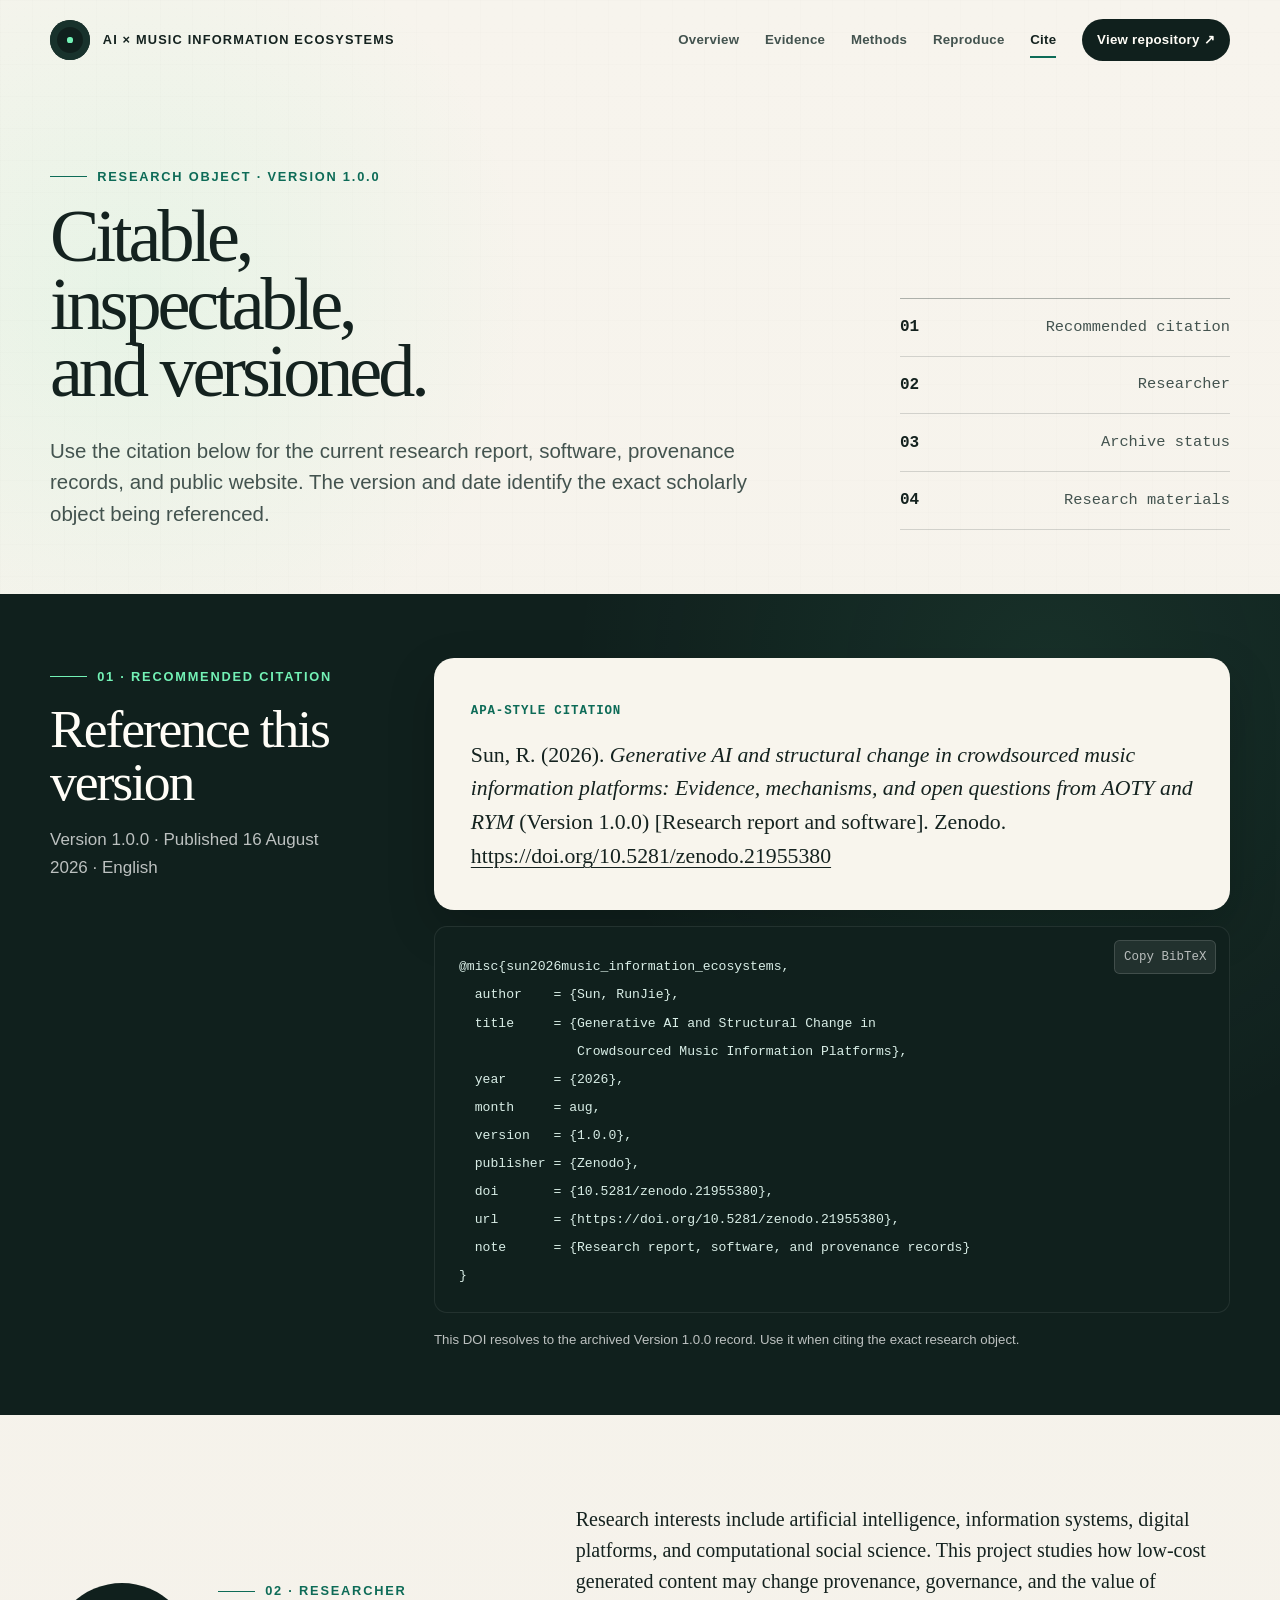
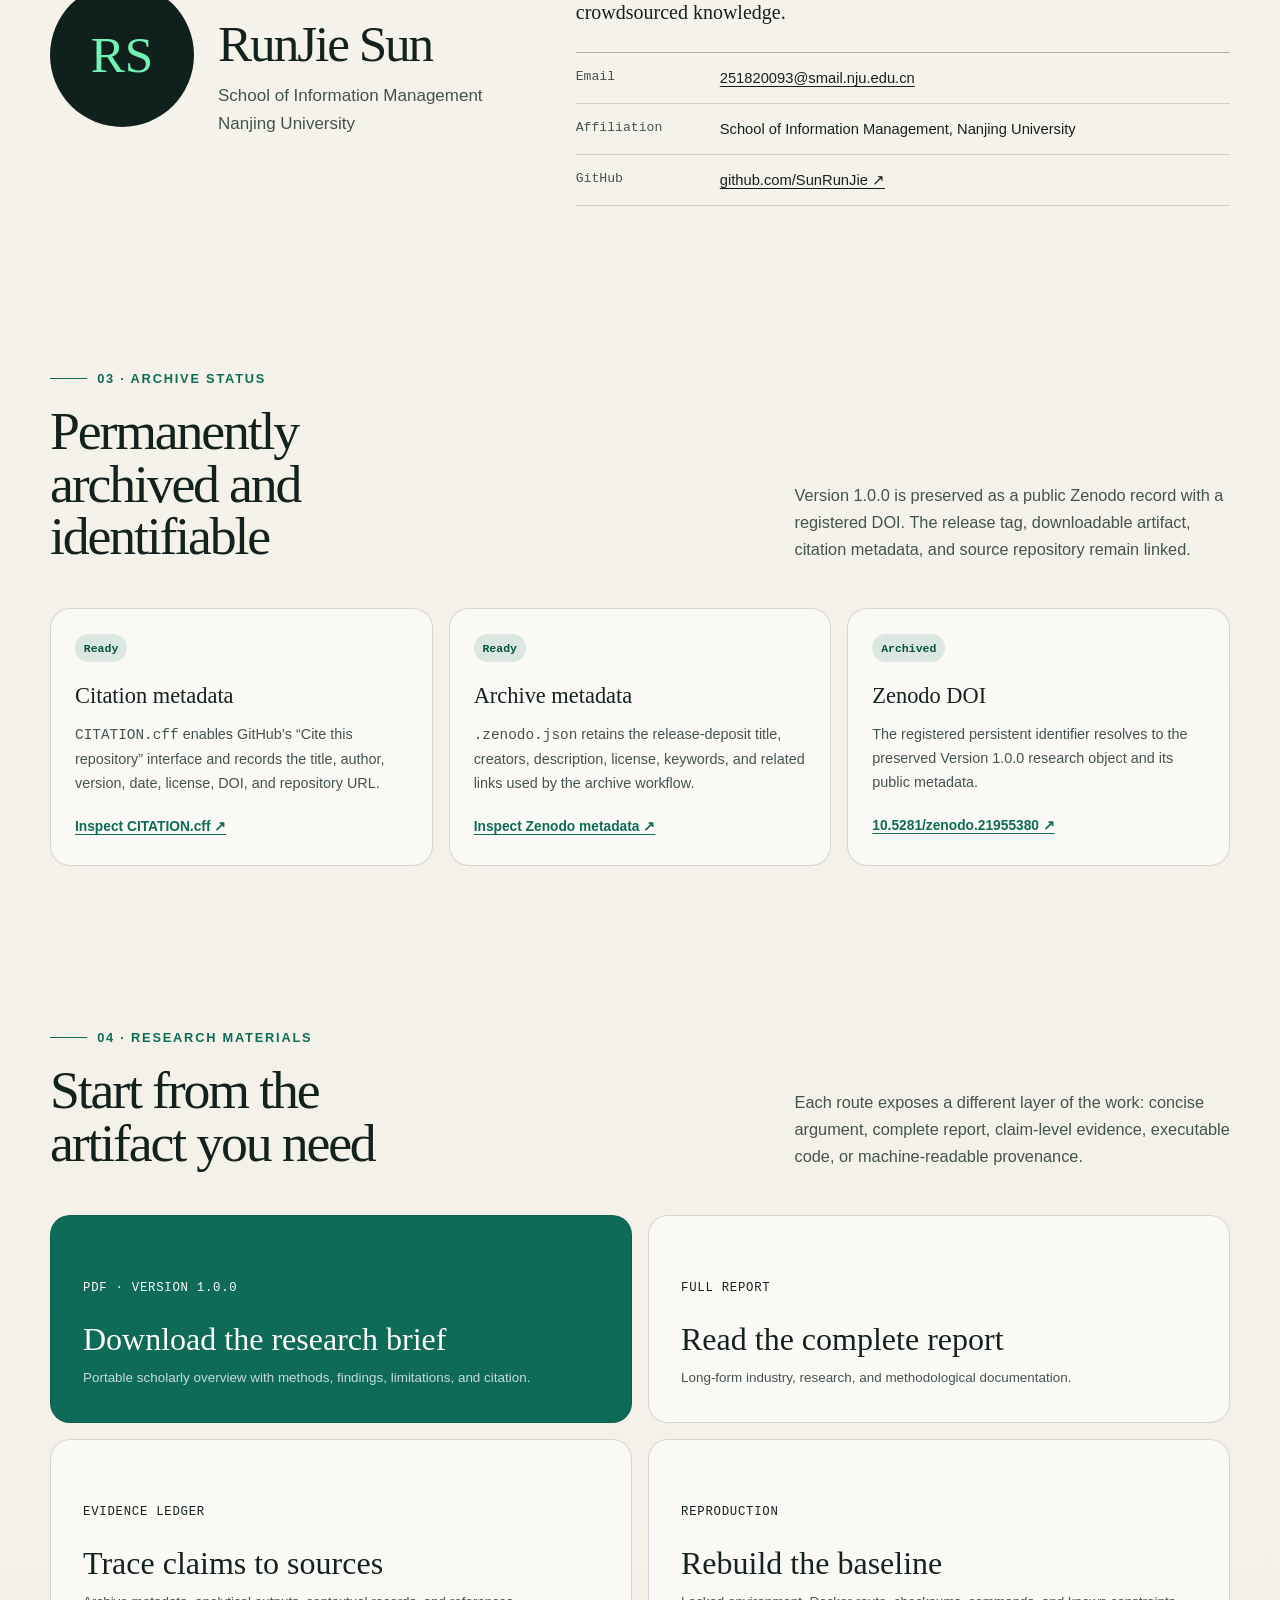
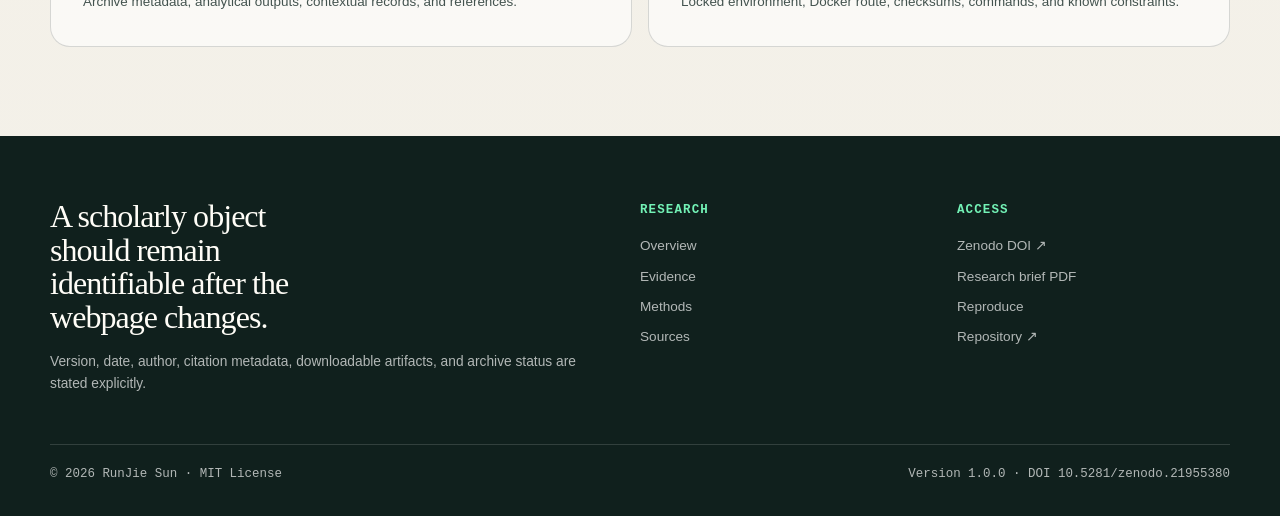
==== commit 10028d3e: "Add verified Zenodo DOI and researcher identity" ====
--- a/website/cite.html
+++ b/website/cite.html
@@ -12,7 +12,7 @@
   <meta property="og:url" content="https://sunrunjie.github.io/AI-Driven-Transformation-of-Music-Information-Ecosystems/cite.html">
   <meta property="og:image" content="https://sunrunjie.github.io/AI-Driven-Transformation-of-Music-Information-Ecosystems/assets/og.png">
   <title>Cite and access — AI × Music Information Ecosystems</title>
-  <link rel="stylesheet" href="styles.css?v=5">
+  <link rel="stylesheet" href="styles.css?v=6">
   <script src="script.js" defer></script>
 </head>
 <body>
@@ -39,7 +39,7 @@
         <div>
           <div class="citation-card">
             <span class="record-label">APA-style citation</span>
-            <p class="citation-text">Sun, R. (2026). <em>Generative AI and structural change in crowdsourced music information platforms: Evidence, mechanisms, and open questions from AOTY and RYM</em> (Version 1.0.0) [Research report and software]. GitHub. https://github.com/SunRunJie/AI-Driven-Transformation-of-Music-Information-Ecosystems</p>
+            <p class="citation-text">Sun, R. (2026). <em>Generative AI and structural change in crowdsourced music information platforms: Evidence, mechanisms, and open questions from AOTY and RYM</em> (Version 1.0.0) [Research report and software]. Zenodo. <a href="https://doi.org/10.5281/zenodo.21955380">https://doi.org/10.5281/zenodo.21955380</a></p>
           </div>
           <div class="code-block citation-code"><button class="copy-button" type="button">Copy BibTeX</button><code>@misc{sun2026music_information_ecosystems,
   author    = {Sun, RunJie},
@@ -48,11 +48,12 @@
   year      = {2026},
   month     = aug,
   version   = {1.0.0},
-  publisher = {GitHub},
-  url       = {https://github.com/SunRunJie/AI-Driven-Transformation-of-Music-Information-Ecosystems},
+  publisher = {Zenodo},
+  doi       = {10.5281/zenodo.21955380},
+  url       = {https://doi.org/10.5281/zenodo.21955380},
   note      = {Research report, software, and provenance records}
 }</code></div>
-          <p class="micro-note">A DOI has not yet been assigned. The citation will be updated only after a real Zenodo or OSF deposit exists; no provisional identifier is presented as permanent.</p>
+          <p class="micro-note">This DOI resolves to the archived Version 1.0.0 record. Use it when citing the exact research object.</p>
         </div>
       </div>
     </section>
@@ -76,11 +77,11 @@
 
     <section class="section-tight" id="archive">
       <div class="container">
-        <div class="section-header reveal"><div><p class="eyebrow">03 · Archive status</p><h2 class="section-title">Permanent identifiers require a real deposit</h2></div><p class="section-copy">The repository now includes machine-readable citation and Zenodo metadata. The remaining archival action is to create a public GitHub release and deposit that release through Zenodo or OSF.</p></div>
+        <div class="section-header reveal"><div><p class="eyebrow">03 · Archive status</p><h2 class="section-title">Permanently archived and identifiable</h2></div><p class="section-copy">Version 1.0.0 is preserved as a public Zenodo record with a registered DOI. The release tag, downloadable artifact, citation metadata, and source repository remain linked.</p></div>
         <div class="archive-grid reveal">
-          <article class="archive-card"><span class="status-pill status-ready">Ready</span><h3>Citation metadata</h3><p><code>CITATION.cff</code> enables GitHub’s “Cite this repository” interface and records title, author, version, date, license, and repository URL.</p><a href="https://github.com/SunRunJie/AI-Driven-Transformation-of-Music-Information-Ecosystems/blob/main/CITATION.cff">Inspect CITATION.cff ↗</a></article>
-          <article class="archive-card"><span class="status-pill status-ready">Ready</span><h3>Archive metadata</h3><p><code>.zenodo.json</code> supplies deposit title, creators, description, license, keywords, and related links without inventing a DOI.</p><a href="https://github.com/SunRunJie/AI-Driven-Transformation-of-Music-Information-Ecosystems/blob/main/.zenodo.json">Inspect Zenodo metadata ↗</a></article>
-          <article class="archive-card"><span class="status-pill status-action">Author action</span><h3>DOI deposit</h3><p>After the v1.0.0 release is public, connect the repository to Zenodo or upload the release to OSF. Replace the repository URL in the recommended citation with the assigned DOI.</p><a href="https://github.com/SunRunJie/AI-Driven-Transformation-of-Music-Information-Ecosystems/releases">Open releases ↗</a></article>
+          <article class="archive-card"><span class="status-pill status-ready">Ready</span><h3>Citation metadata</h3><p><code>CITATION.cff</code> enables GitHub’s “Cite this repository” interface and records the title, author, version, date, license, DOI, and repository URL.</p><a href="https://github.com/SunRunJie/AI-Driven-Transformation-of-Music-Information-Ecosystems/blob/main/CITATION.cff">Inspect CITATION.cff ↗</a></article>
+          <article class="archive-card"><span class="status-pill status-ready">Ready</span><h3>Archive metadata</h3><p><code>.zenodo.json</code> retains the release-deposit title, creators, description, license, keywords, and related links used by the archive workflow.</p><a href="https://github.com/SunRunJie/AI-Driven-Transformation-of-Music-Information-Ecosystems/blob/main/.zenodo.json">Inspect Zenodo metadata ↗</a></article>
+          <article class="archive-card"><span class="status-pill status-ready">Archived</span><h3>Zenodo DOI</h3><p>The registered persistent identifier resolves to the preserved Version 1.0.0 research object and its public metadata.</p><a href="https://doi.org/10.5281/zenodo.21955380">10.5281/zenodo.21955380 ↗</a></article>
         </div>
       </div>
     </section>
@@ -98,6 +99,6 @@
     </section>
   </main>
 
-  <footer class="site-footer"><div class="container"><div class="footer-grid"><div><h2 class="footer-title">A scholarly object should remain identifiable after the webpage changes.</h2><p class="footer-copy">Version, date, author, citation metadata, downloadable artifacts, and archive status are stated explicitly.</p></div><div class="footer-nav"><strong>Research</strong><a href="index.html">Overview</a><a href="evidence.html">Evidence</a><a href="methods.html">Methods</a><a href="sources.html">Sources</a></div><div class="footer-nav"><strong>Access</strong><a href="assets/research-brief-v1.0.0.pdf">Research brief PDF</a><a href="reproducibility.html">Reproduce</a><a href="https://github.com/SunRunJie/AI-Driven-Transformation-of-Music-Information-Ecosystems">Repository ↗</a></div></div><div class="footer-bottom"><span>© <span data-year>2026</span> RunJie Sun · MIT License</span><span>Version 1.0.0 · 16 August 2026</span></div></div></footer>
+  <footer class="site-footer"><div class="container"><div class="footer-grid"><div><h2 class="footer-title">A scholarly object should remain identifiable after the webpage changes.</h2><p class="footer-copy">Version, date, author, citation metadata, downloadable artifacts, and archive status are stated explicitly.</p></div><div class="footer-nav"><strong>Research</strong><a href="index.html">Overview</a><a href="evidence.html">Evidence</a><a href="methods.html">Methods</a><a href="sources.html">Sources</a></div><div class="footer-nav"><strong>Access</strong><a href="https://doi.org/10.5281/zenodo.21955380">Zenodo DOI ↗</a><a href="assets/research-brief-v1.0.0.pdf">Research brief PDF</a><a href="reproducibility.html">Reproduce</a><a href="https://github.com/SunRunJie/AI-Driven-Transformation-of-Music-Information-Ecosystems">Repository ↗</a></div></div><div class="footer-bottom"><span>© <span data-year>2026</span> RunJie Sun · MIT License</span><span>Version 1.0.0 · DOI 10.5281/zenodo.21955380</span></div></div></footer>
 </body>
 </html>
--- a/website/styles.css
+++ b/website/styles.css
@@ -279,6 +279,21 @@
   align-items: end;
   gap: clamp(2.5rem, 5vw, 5.5rem);
 }
+
+.hero-author {
+  display: flex;
+  flex-wrap: wrap;
+  gap: 0.35rem 0.85rem;
+  align-items: center;
+  margin: 1rem 0 0;
+  color: var(--ink-soft);
+  font-size: clamp(0.92rem, 1.1vw, 1.02rem);
+  line-height: 1.45;
+}
+
+.hero-author strong { color: var(--ink); font-weight: 760; }
+.hero-author a { color: var(--green); font-weight: 720; }
+.hero-author a:hover { text-decoration: underline; }
 
 .hero-actions {
   display: flex;
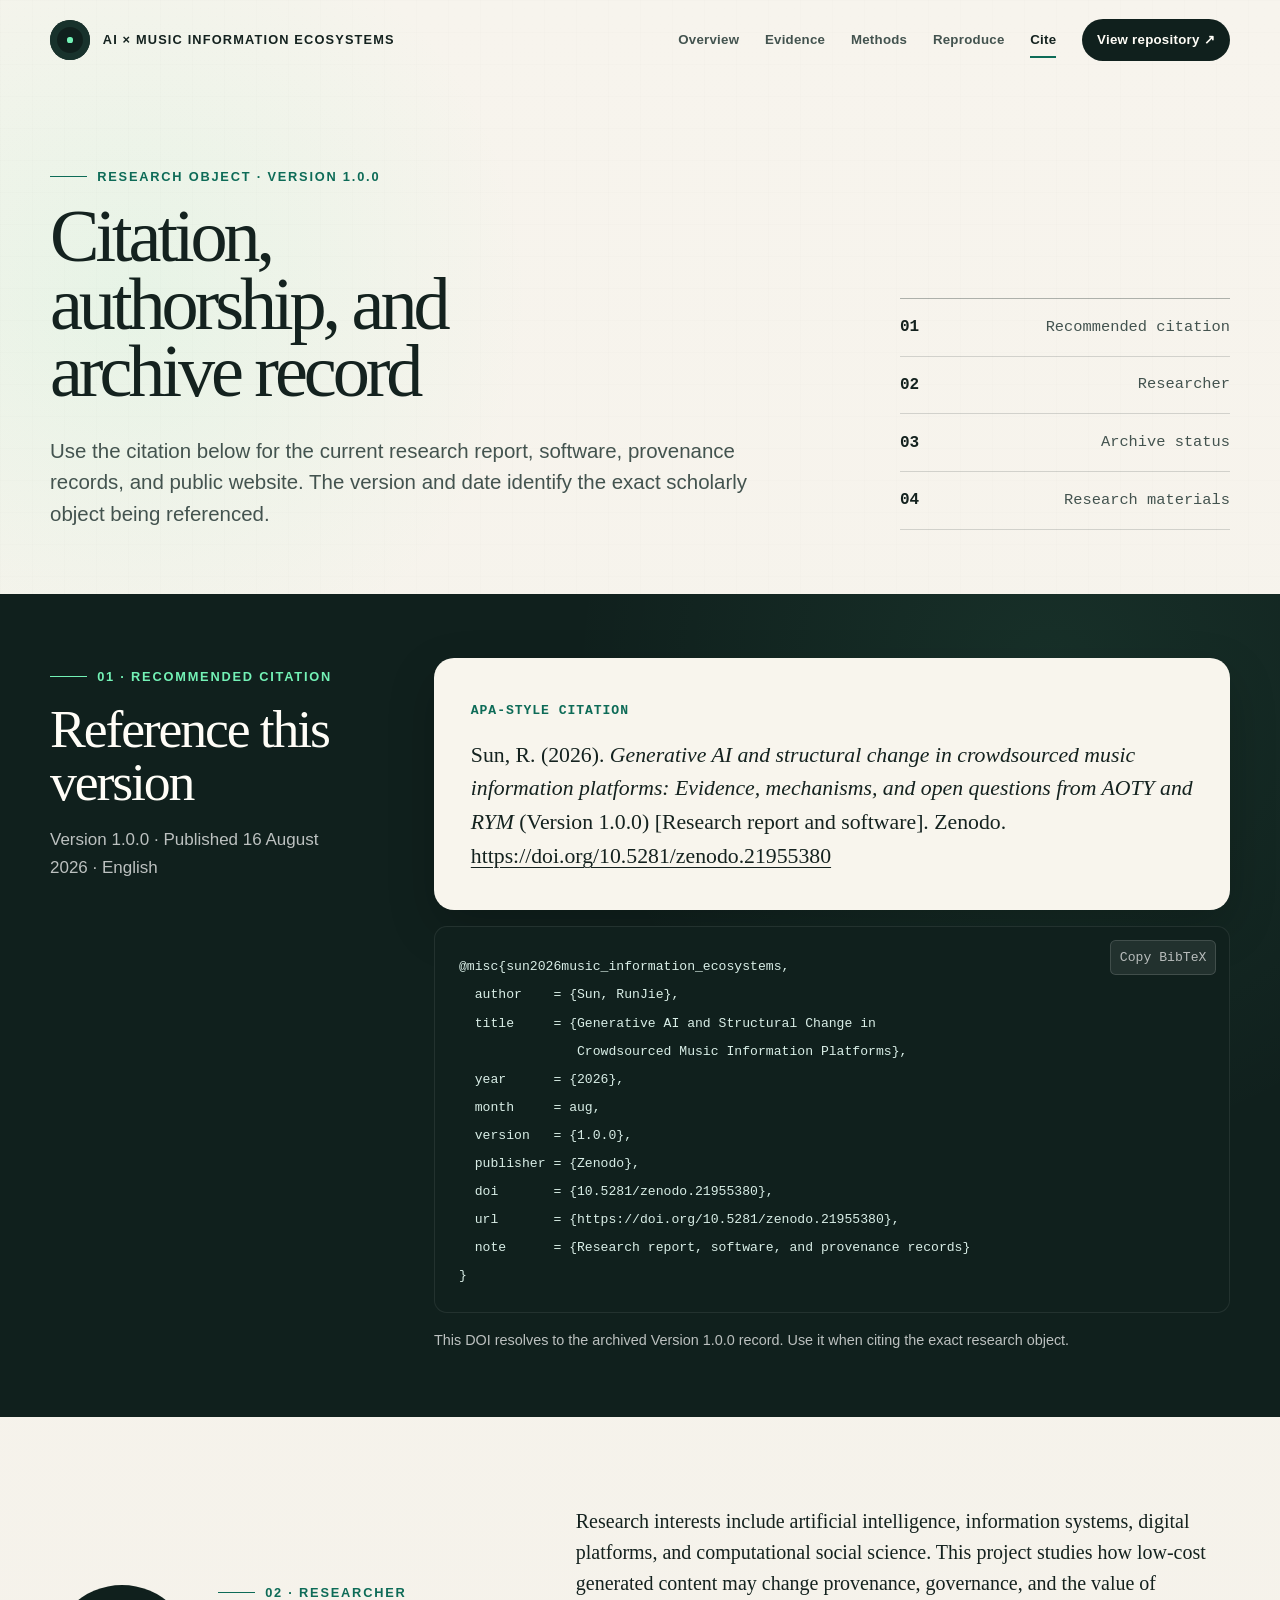
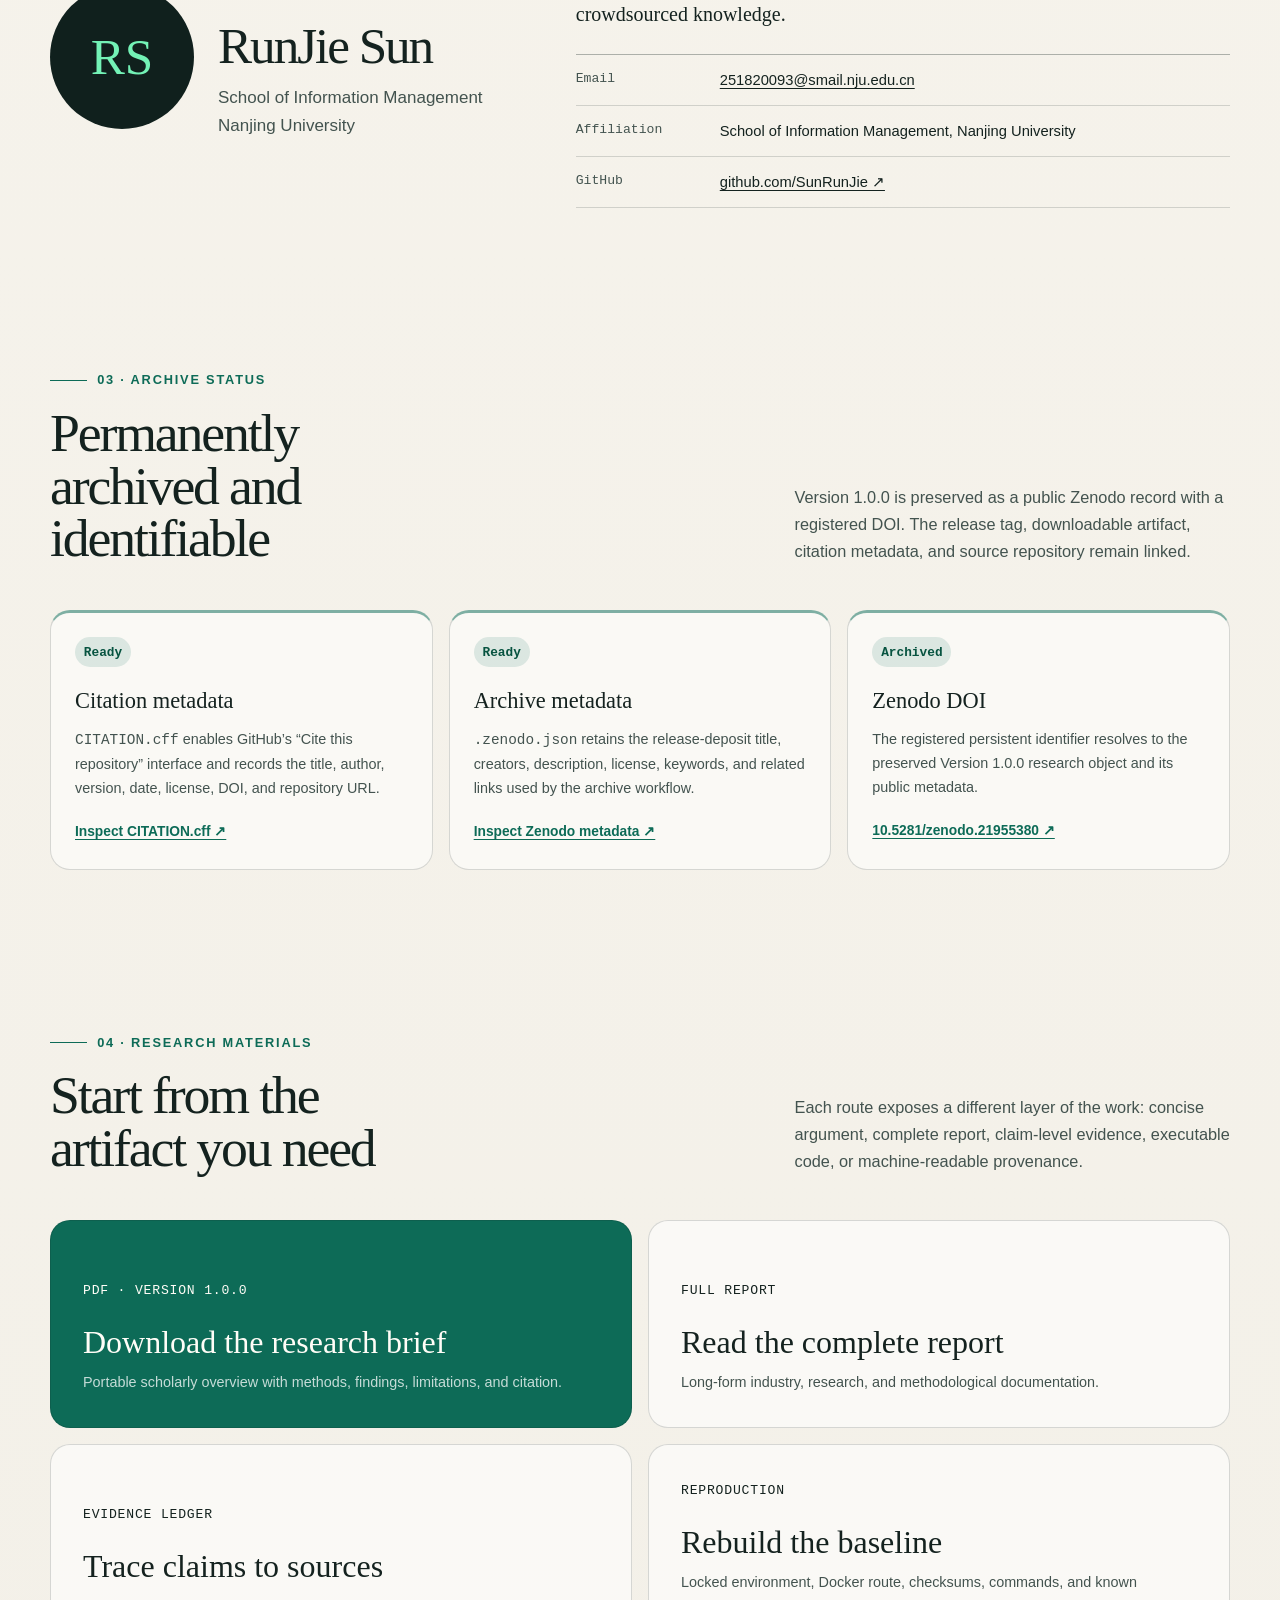
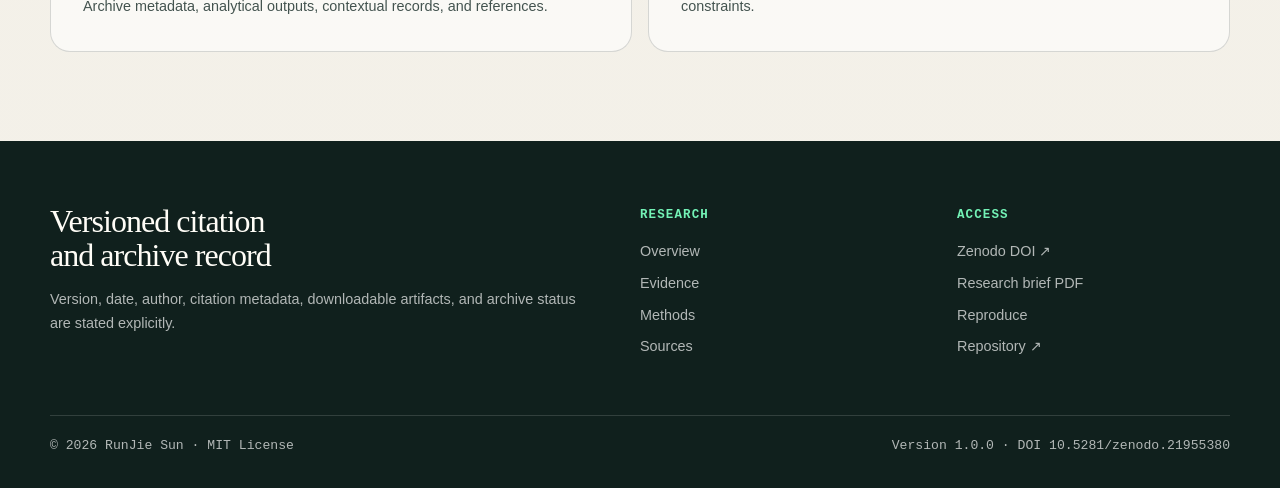
==== commit 2cb2d4c2: "refine the pages" ====
--- a/website/cite.html
+++ b/website/cite.html
@@ -4,6 +4,7 @@
   <meta charset="utf-8">
   <meta name="viewport" content="width=device-width, initial-scale=1">
   <meta name="theme-color" content="#10201d">
+  <link rel="icon" href="assets/favicon.svg" type="image/svg+xml">
   <meta name="description" content="Citation, version, author, archival status, and downloadable research materials for the Music Information Ecosystems study.">
   <link rel="canonical" href="https://sunrunjie.github.io/AI-Driven-Transformation-of-Music-Information-Ecosystems/cite.html">
   <meta property="og:type" content="article">
@@ -12,7 +13,7 @@
   <meta property="og:url" content="https://sunrunjie.github.io/AI-Driven-Transformation-of-Music-Information-Ecosystems/cite.html">
   <meta property="og:image" content="https://sunrunjie.github.io/AI-Driven-Transformation-of-Music-Information-Ecosystems/assets/og.png">
   <title>Cite and access — AI × Music Information Ecosystems</title>
-  <link rel="stylesheet" href="styles.css?v=6">
+  <link rel="stylesheet" href="styles.css?v=7">
   <script src="script.js" defer></script>
 </head>
 <body>
@@ -28,7 +29,7 @@
   <main id="main">
     <section class="page-hero">
       <div class="container page-hero-grid">
-        <div><p class="eyebrow">Research object · Version 1.0.0</p><h1 class="page-title">Citable, inspectable, and versioned.</h1><p class="lede">Use the citation below for the current research report, software, provenance records, and public website. The version and date identify the exact scholarly object being referenced.</p></div>
+        <div><p class="eyebrow">Research object · Version 1.0.0</p><h1 class="page-title">Citation, authorship, and archive record</h1><p class="lede">Use the citation below for the current research report, software, provenance records, and public website. The version and date identify the exact scholarly object being referenced.</p></div>
         <div class="page-index" aria-label="Page contents"><div><strong>01</strong><span>Recommended citation</span></div><div><strong>02</strong><span>Researcher</span></div><div><strong>03</strong><span>Archive status</span></div><div><strong>04</strong><span>Research materials</span></div></div>
       </div>
     </section>
@@ -99,6 +100,6 @@
     </section>
   </main>
 
-  <footer class="site-footer"><div class="container"><div class="footer-grid"><div><h2 class="footer-title">A scholarly object should remain identifiable after the webpage changes.</h2><p class="footer-copy">Version, date, author, citation metadata, downloadable artifacts, and archive status are stated explicitly.</p></div><div class="footer-nav"><strong>Research</strong><a href="index.html">Overview</a><a href="evidence.html">Evidence</a><a href="methods.html">Methods</a><a href="sources.html">Sources</a></div><div class="footer-nav"><strong>Access</strong><a href="https://doi.org/10.5281/zenodo.21955380">Zenodo DOI ↗</a><a href="assets/research-brief-v1.0.0.pdf">Research brief PDF</a><a href="reproducibility.html">Reproduce</a><a href="https://github.com/SunRunJie/AI-Driven-Transformation-of-Music-Information-Ecosystems">Repository ↗</a></div></div><div class="footer-bottom"><span>© <span data-year>2026</span> RunJie Sun · MIT License</span><span>Version 1.0.0 · DOI 10.5281/zenodo.21955380</span></div></div></footer>
+  <footer class="site-footer"><div class="container"><div class="footer-grid"><div><h2 class="footer-title">Versioned citation and archive record</h2><p class="footer-copy">Version, date, author, citation metadata, downloadable artifacts, and archive status are stated explicitly.</p></div><div class="footer-nav"><strong>Research</strong><a href="index.html">Overview</a><a href="evidence.html">Evidence</a><a href="methods.html">Methods</a><a href="sources.html">Sources</a></div><div class="footer-nav"><strong>Access</strong><a href="https://doi.org/10.5281/zenodo.21955380">Zenodo DOI ↗</a><a href="assets/research-brief-v1.0.0.pdf">Research brief PDF</a><a href="reproducibility.html">Reproduce</a><a href="https://github.com/SunRunJie/AI-Driven-Transformation-of-Music-Information-Ecosystems">Repository ↗</a></div></div><div class="footer-bottom"><span>© <span data-year>2026</span> RunJie Sun · MIT License</span><span>Version 1.0.0 · DOI 10.5281/zenodo.21955380</span></div></div></footer>
 </body>
 </html>
--- a/website/styles.css
+++ b/website/styles.css
@@ -368,6 +368,16 @@
   line-height: 1.2;
 }
 
+.hero-aside .panel-kicker {
+  margin: 0 0 0.75rem;
+  color: var(--green-bright);
+  font-family: var(--mono);
+  font-size: 0.8rem;
+  font-weight: 760;
+  letter-spacing: 0.08em;
+  text-transform: uppercase;
+}
+
 .hero-aside p {
   margin: 0.9rem 0 0;
   color: rgba(255, 255, 255, 0.68);
@@ -403,47 +413,54 @@
 .hero-meta span {
   margin-top: 0.2rem;
   color: rgba(255, 255, 255, 0.56);
-  font-size: 0.78rem;
+  font-size: 0.84rem;
   letter-spacing: 0.08em;
   text-transform: uppercase;
 }
 
 .ticker {
+  width: 100%;
+  max-width: 100vw;
   border-top: 1px solid var(--line);
   border-bottom: 1px solid var(--line);
-  overflow: hidden;
+  background: rgba(255, 255, 255, 0.3);
+  contain: paint;
+  overflow-x: clip;
 }
 
 .ticker-track {
   display: flex;
   width: max-content;
-  animation: ticker 32s linear infinite;
+  animation: ticker 38s linear infinite;
+}
+
+.ticker:hover .ticker-track {
+  animation-play-state: paused;
 }
 
 .ticker-group {
   display: flex;
-  align-items: center;
+  align-items: stretch;
   flex: none;
 }
 
 .ticker-item {
   display: flex;
   align-items: center;
-  gap: 1.2rem;
-  padding: 1rem 2rem;
+  gap: 0.65rem;
+  padding: 1rem 1.8rem;
   color: var(--ink-soft);
   font-family: var(--mono);
-  font-size: 0.78rem;
-  letter-spacing: 0.07em;
+  font-size: 0.84rem;
+  border-right: 1px solid var(--line);
+  white-space: nowrap;
+}
+
+.ticker-item b {
+  color: var(--green);
+  font-size: 0.8rem;
+  letter-spacing: 0.08em;
   text-transform: uppercase;
-}
-
-.ticker-item::after {
-  width: 0.4rem;
-  height: 0.4rem;
-  content: "";
-  background: var(--orange);
-  border-radius: 50%;
 }
 
 @keyframes ticker {
@@ -607,7 +624,7 @@
   display: block;
   margin-top: 1rem;
   color: rgba(255, 255, 255, 0.72);
-  font-size: 0.9rem;
+  font-size: 0.94rem;
   line-height: 1.45;
 }
 
@@ -615,7 +632,7 @@
   display: block;
   margin-top: 0.45rem;
   color: rgba(255, 255, 255, 0.4);
-  font-size: 0.78rem;
+  font-size: 0.84rem;
   line-height: 1.45;
 }
 
@@ -673,7 +690,7 @@
   width: fit-content;
   padding: 0.38rem 0.62rem;
   font-family: var(--mono);
-  font-size: 0.78rem;
+  font-size: 0.82rem;
   font-weight: 700;
   letter-spacing: 0.05em;
   line-height: 1.2;
@@ -719,7 +736,7 @@
   padding: 0.55rem 0.75rem;
   color: rgba(255, 255, 255, 0.78);
   background: rgba(16, 32, 29, 0.88);
-  font-size: 0.78rem;
+  font-size: 0.84rem;
   border-radius: 0.35rem;
 }
 
@@ -901,14 +918,14 @@
 }
 
 .evidence-row strong {
-  font-size: 0.9rem;
+  font-size: 0.96rem;
   line-height: 1.35;
 }
 
 .evidence-row p {
   margin: 0;
   color: var(--ink-soft);
-  font-size: 0.86rem;
+  font-size: 0.92rem;
   line-height: 1.5;
 }
 
@@ -916,7 +933,7 @@
   width: fit-content;
   padding: 0.34rem 0.55rem;
   font-family: var(--mono);
-  font-size: 0.78rem;
+  font-size: 0.82rem;
   font-weight: 700;
   border-radius: 0.35rem;
 }
@@ -939,6 +956,7 @@
   padding: 1.5rem;
   background: #f8f5ed;
   border: 1px solid rgba(255, 255, 255, 0.28);
+  border-top: 3px solid rgba(115, 242, 182, 0.72);
   border-radius: var(--radius);
   box-shadow: 0 14px 36px rgba(0, 0, 0, 0.16);
 }
@@ -963,7 +981,7 @@
 
 .source-card dl {
   margin: 1.8rem 0 0;
-  font-size: 0.88rem;
+  font-size: 0.92rem;
 }
 
 .source-card dl div {
@@ -976,7 +994,7 @@
 
 .source-card dt { color: #4d5d59; }
 .source-card dd { margin: 0; text-align: right; }
-.card-source-link { display: inline-block; margin-top: 1rem; color: var(--green); font-family: var(--mono); font-size: 0.78rem; font-weight: 760; }
+.card-source-link { display: inline-block; margin-top: 1rem; color: var(--green); font-family: var(--mono); font-size: 0.84rem; font-weight: 760; }
 
 .method-flow {
   position: relative;
@@ -1078,7 +1096,7 @@
 .method-body p,
 .method-body li {
   color: var(--ink-soft);
-  font-size: 0.88rem;
+  font-size: 0.95rem;
 }
 
 .method-body ul {
@@ -1088,7 +1106,7 @@
 
 .method-body code {
   font-family: var(--mono);
-  font-size: 0.8rem;
+  font-size: 0.84rem;
 }
 
 .repro-grid {
@@ -1115,7 +1133,7 @@
 .sticky-note p {
   margin: 1rem 0 0;
   color: var(--ink-soft);
-  font-size: 0.86rem;
+  font-size: 0.94rem;
 }
 
 .checklist {
@@ -1142,9 +1160,9 @@
   border-radius: 50%;
 }
 
-.check-item strong { display: block; font-size: 0.88rem; }
-.check-item p { margin: 0.25rem 0 0; color: var(--ink-soft); font-size: 0.82rem; }
-.check-item small { color: var(--ink-soft); font-family: var(--mono); font-size: 0.78rem; }
+.check-item strong { display: block; font-size: 0.98rem; }
+.check-item p { margin: 0.25rem 0 0; color: var(--ink-soft); font-size: 0.9rem; }
+.check-item small { color: var(--ink-soft); font-family: var(--mono); font-size: 0.82rem; }
 
 .code-block {
   position: relative;
@@ -1175,7 +1193,7 @@
   border-radius: 0.35rem;
   cursor: pointer;
   font-family: var(--mono);
-  font-size: 0.78rem;
+  font-size: 0.82rem;
 }
 
 .note-box {
@@ -1185,7 +1203,7 @@
 }
 
 .note-box strong { display: block; }
-.note-box p { margin: 0.45rem 0 0; color: var(--ink-soft); font-size: 0.8rem; }
+.note-box p { margin: 0.45rem 0 0; color: var(--ink-soft); font-size: 0.9rem; }
 
 .source-ref {
   display: inline-flex;
@@ -1229,7 +1247,7 @@
 .trace-id {
   color: var(--green);
   font-family: var(--mono);
-  font-size: 0.78rem;
+  font-size: 0.82rem;
   font-weight: 760;
   letter-spacing: 0.07em;
   text-transform: uppercase;
@@ -1243,7 +1261,7 @@
 }
 
 .citation-code { margin-top: 1rem; }
-.micro-note { margin: 1rem 0 0; color: rgba(255, 255, 255, 0.72); font-size: 0.83rem; }
+.micro-note { margin: 1rem 0 0; color: rgba(255, 255, 255, 0.72); font-size: 0.9rem; }
 
 .profile-grid {
   display: grid;
@@ -1301,6 +1319,7 @@
   padding: 1.5rem;
   background: rgba(255, 255, 255, 0.54);
   border: 1px solid var(--line);
+  border-top: 3px solid rgba(13, 107, 87, 0.52);
   border-radius: var(--radius);
 }
 
@@ -1314,7 +1333,7 @@
   display: inline-flex;
   padding: 0.28rem 0.55rem;
   font-family: var(--mono);
-  font-size: 0.72rem;
+  font-size: 0.8rem;
   font-weight: 760;
   border-radius: 999px;
 }
@@ -1339,9 +1358,9 @@
 
 .material-link:hover { transform: translateY(-3px); box-shadow: var(--shadow); }
 .material-link.featured { color: var(--white); background: var(--green); }
-.material-link span { font-family: var(--mono); font-size: 0.77rem; letter-spacing: 0.06em; text-transform: uppercase; }
+.material-link span { font-family: var(--mono); font-size: 0.82rem; letter-spacing: 0.06em; text-transform: uppercase; }
 .material-link strong { margin-top: 1.5rem; font-family: var(--serif); font-size: clamp(1.35rem, 2.5vw, 2rem); font-weight: 500; line-height: 1.1; }
-.material-link small { margin-top: 0.65rem; color: var(--ink-soft); font-size: 0.84rem; }
+.material-link small { margin-top: 0.65rem; color: var(--ink-soft); font-size: 0.9rem; }
 .material-link.featured small { color: rgba(255, 255, 255, 0.76); }
 
 .publication-strip {
@@ -1371,18 +1390,18 @@
 
 .ledger-id { color: var(--green-bright); font-family: var(--mono); font-size: 0.92rem; font-weight: 760; }
 .ledger-record h3 { margin: 0.5rem 0 0; color: var(--white); font-family: var(--serif); font-size: 1.45rem; font-weight: 500; }
-.ledger-record p { margin: 0.5rem 0 0; color: rgba(255, 255, 255, 0.76); font-size: 0.88rem; }
-.ledger-record dl { margin: 0; font-size: 0.8rem; }
+.ledger-record p { margin: 0.5rem 0 0; color: rgba(255, 255, 255, 0.76); font-size: 0.94rem; }
+.ledger-record dl { margin: 0; font-size: 0.86rem; }
 .ledger-record dl div { display: grid; grid-template-columns: 4rem 1fr; gap: 0.75rem; padding: 0.3rem 0; }
 .ledger-record dt { color: rgba(255, 255, 255, 0.58); }
 .ledger-record dd { margin: 0; color: rgba(255, 255, 255, 0.88); }
-.ledger-record > a { color: var(--green-bright); font-size: 0.82rem; font-weight: 720; }
+.ledger-record > a { color: var(--green-bright); font-size: 0.86rem; font-weight: 720; }
 .manifest-link { margin: 1.4rem 0 0; color: var(--green-bright); font-size: 0.88rem; }
 
 .trace-grid { grid-template-columns: repeat(2, 1fr); }
 .trace-card p strong { color: var(--ink); }
 .trace-links { display: flex; flex-wrap: wrap; gap: 0.5rem; margin-top: 1.25rem; }
-.trace-links a { padding: 0.38rem 0.55rem; color: var(--green); background: rgba(13, 107, 87, 0.08); border-radius: 0.35rem; font-family: var(--mono); font-size: 0.72rem; text-decoration: none; }
+.trace-links a { padding: 0.42rem 0.62rem; color: var(--green); background: rgba(13, 107, 87, 0.08); border-radius: 0.35rem; font-family: var(--mono); font-size: 0.8rem; text-decoration: none; }
 
 .reference-list { border-top: 1px solid var(--line-strong); }
 .reference-list > a {
@@ -1402,7 +1421,7 @@
 
 .reference-layout { display: grid; grid-template-columns: 0.65fr 1.35fr; gap: clamp(2rem, 7vw, 7rem); align-items: start; }
 .bibliography { margin: 0; padding-left: 1.5rem; }
-.bibliography li { padding: 0.7rem 0 0.7rem 0.5rem; color: var(--ink-soft); border-bottom: 1px solid var(--line); font-size: 0.88rem; }
+.bibliography li { padding: 0.7rem 0 0.7rem 0.5rem; color: var(--ink-soft); border-bottom: 1px solid var(--line); font-size: 0.94rem; }
 .bibliography a { color: var(--green); font-weight: 700; }
 
 .site-footer {
@@ -1431,7 +1450,7 @@
 .footer-copy {
   max-width: 34rem;
   margin: 1rem 0 0;
-  font-size: 0.86rem;
+  font-size: 0.9rem;
 }
 
 .footer-nav strong {
@@ -1448,7 +1467,7 @@
   display: block;
   width: fit-content;
   margin: 0.5rem 0;
-  font-size: 0.85rem;
+  font-size: 0.9rem;
   text-decoration: none;
 }
 
@@ -1461,7 +1480,7 @@
   margin-top: 3rem;
   padding-top: 1.2rem;
   font-family: var(--mono);
-  font-size: 0.78rem;
+  font-size: 0.82rem;
   border-top: 1px solid rgba(255, 255, 255, 0.14);
 }
 
@@ -1535,7 +1554,7 @@
   .nav-links .repo-link { margin-top: 0.5rem; text-align: center; }
   .brand-text { max-width: 12rem; }
   .hero { padding-top: 3.5rem; }
-  .display-title { font-size: clamp(3.25rem, 17vw, 5rem); }
+  .display-title { font-size: clamp(2.8rem, 13.5vw, 4rem); }
   .principle-grid,
   .boundary,
   .cta-panel {
